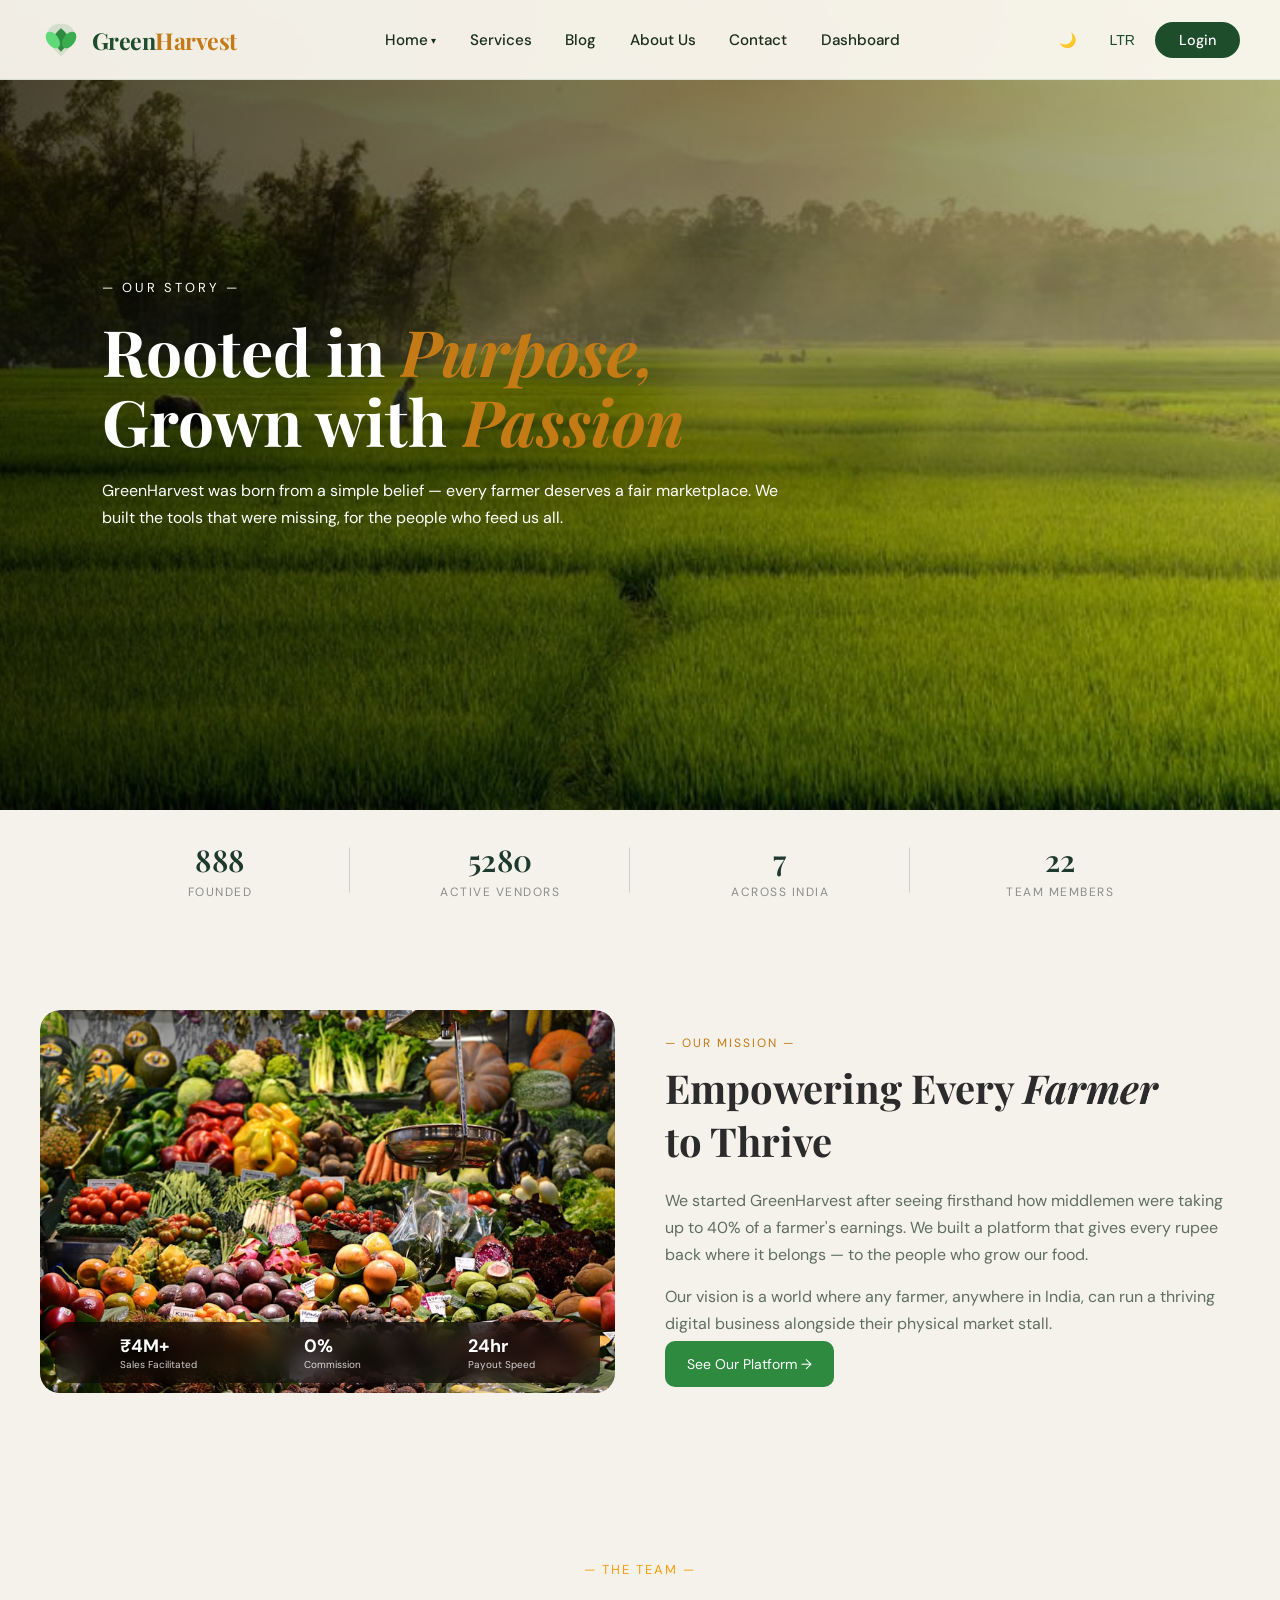
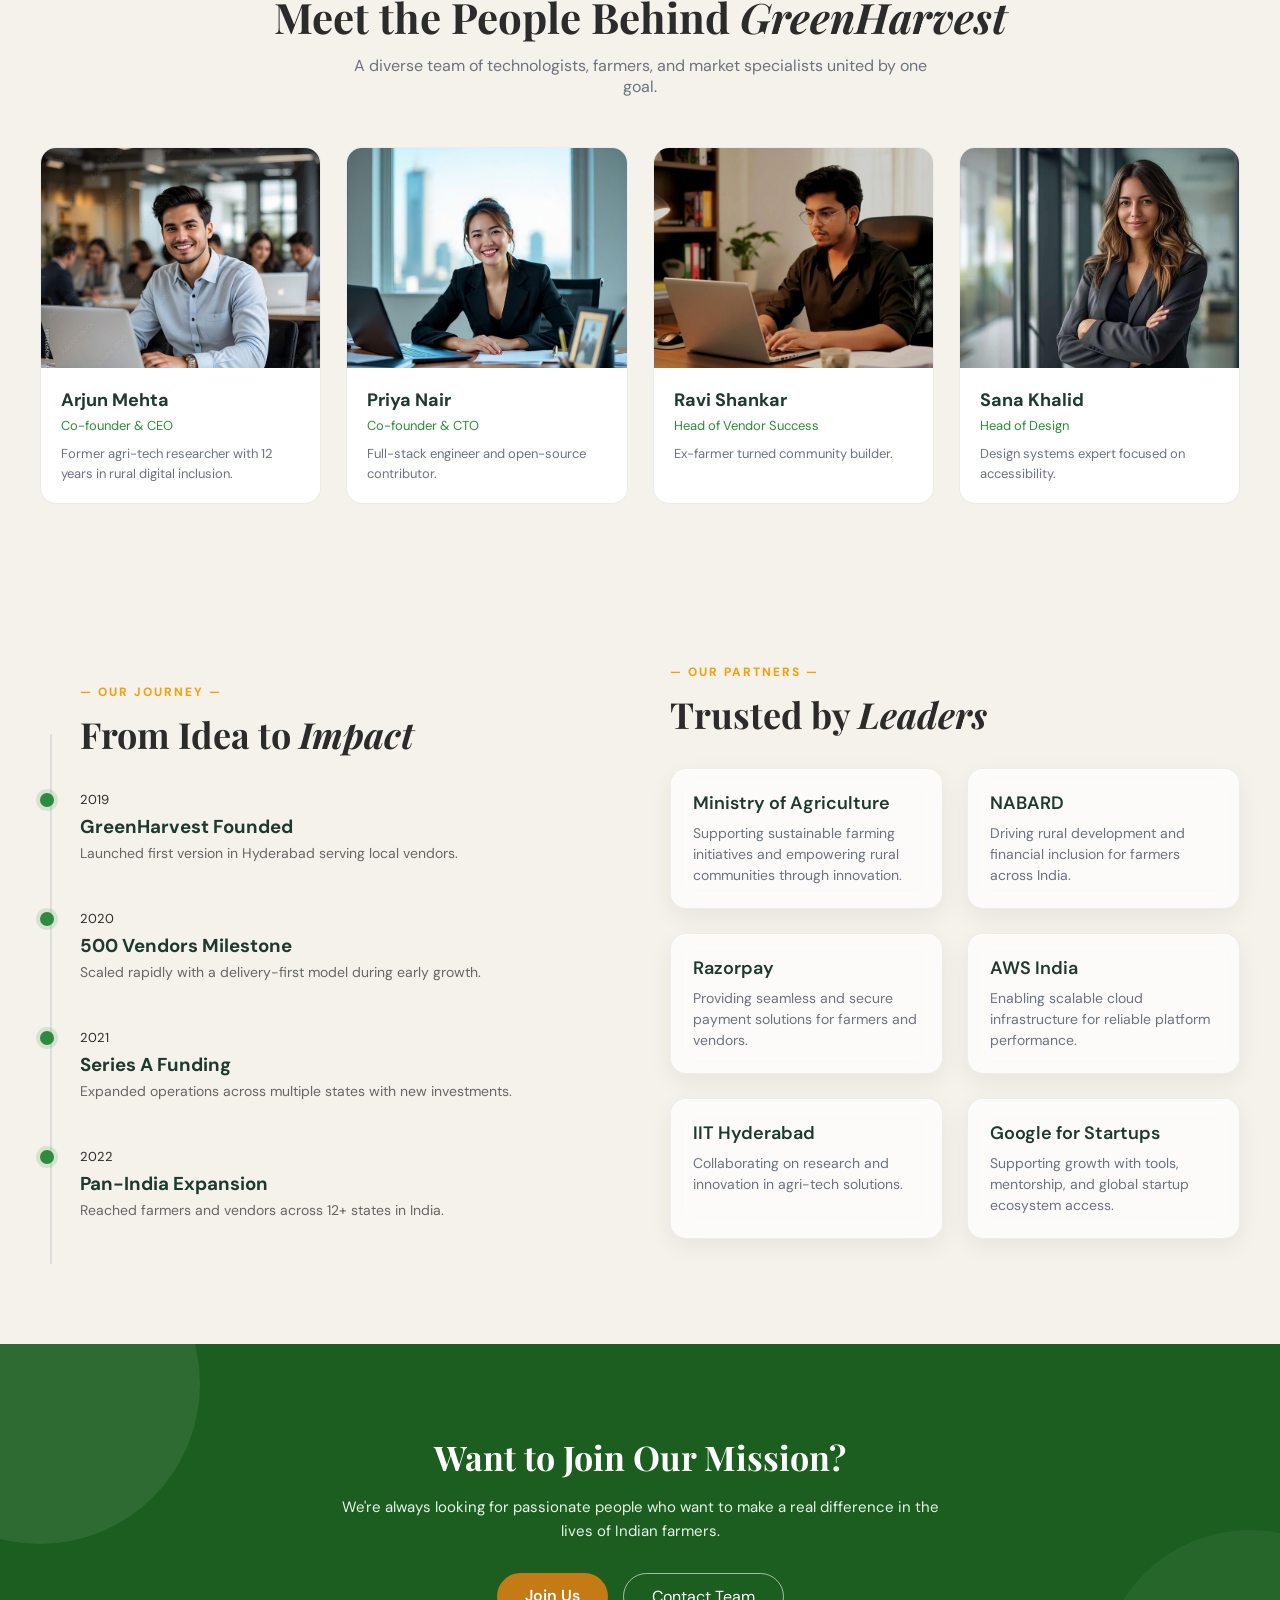
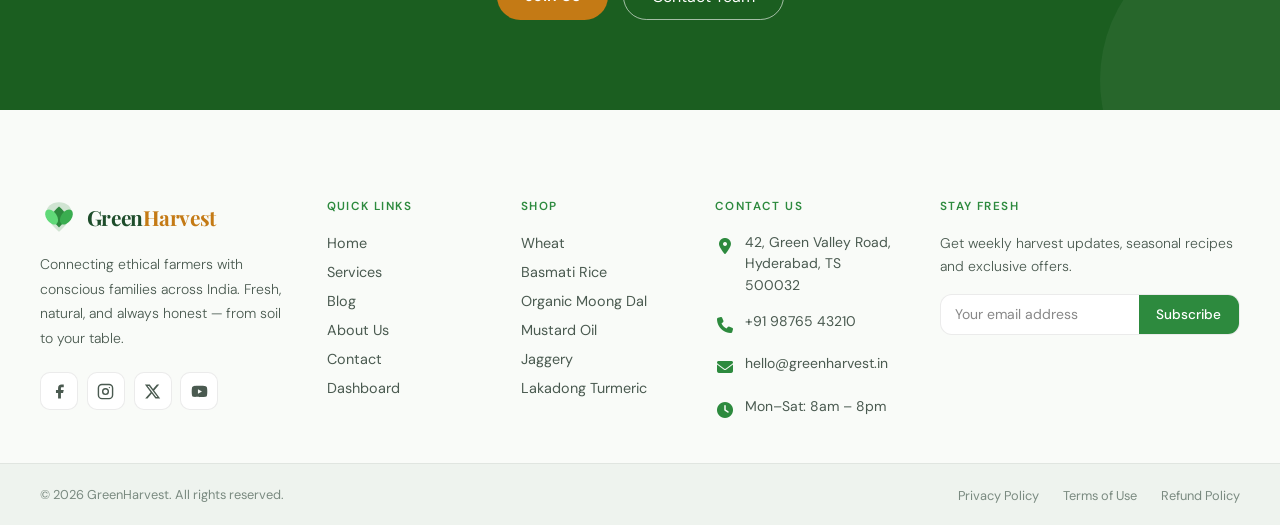
==== about/about.html @ bf3c92d1 "first commit" ====
<!DOCTYPE html>
<html lang="en" dir="ltr" data-theme="light">
<head>
<meta charset="UTF-8">
<meta name="viewport" content="width=device-width, initial-scale=1.0">
<title>GreenHarvest</title>
<link href="https://fonts.googleapis.com/css2?family=Cormorant+Garamond:ital,wght@0,400;0,600;0,700;1,400&family=DM+Sans:wght@300;400;500&display=swap" rel="stylesheet">
<link href="https://fonts.googleapis.com/css2?family=Playfair+Display:wght@700&family=DM+Sans:wght@300;400;500&display=swap" rel="stylesheet">
  <link rel="stylesheet" href="https://cdnjs.cloudflare.com/ajax/libs/font-awesome/6.5.1/css/all.min.css">
  <link rel="stylesheet" href="../css/nav.css">
  <link rel="stylesheet" href="../css/footer.css">
  <link rel="stylesheet" href="../about/about.css">
</head>
<body>


<header class="navbar" id="navbar">
  <div class="container nav-container">

   
    <a href="../index.html" class="nav-logo">
      <svg viewBox="0 0 36 36" fill="none" xmlns="http://www.w3.org/2000/svg">
        <path d="M18 32C18 32 6 22 6 14C6 8 11 4 18 4C25 4 30 8 30 14C30 22 18 32 18 32Z"
              fill="#2d8a3e" opacity="0.15"/>
        <path d="M18 28C10 20 10 14 18 8C26 14 26 20 18 28Z" fill="#2d8a3e"/>
        <ellipse cx="11" cy="18" rx="5" ry="8" fill="#60d978" transform="rotate(-35,11,18)"/>
        <ellipse cx="25" cy="18" rx="5" ry="8" fill="#3aad50" transform="rotate(35,25,18)"/>
      </svg>
      <span class="nav-logo-text">Green<span>Harvest</span></span>
    </a>

   
    <nav class="nav" id="navMenu">
      <ul class="nav-links">

        <li class="dropdown">
          <a href="../index.html">Home <span class="arrow">▾</span></a>
          <ul class="dropdown-menu">
            <li><a href="../index.html">Home 1</a></li>
            <li><a href="../Home2/Home.html">Home 2</a></li>
          </ul>
        </li>

        <li><a href="../services/services.html">Services</a></li>
        <li><a href="../blog/blog.html">Blog</a></li>
        <li><a href="../about/about.html">About Us</a></li>
        <li><a href="../contact/contact.html">Contact</a></li>
        <li><a href="../Dashboard/Dashboard.html" class="dashboard-link">Dashboard</a></li>

       
        <li class="mobile-only"><a href="../login/login.html">Login</a></li>
      </ul>
    </nav>

  
    <div class="nav-actions">
      <button id="themeToggle" title="Toggle dark mode">🌙</button>
      <button id="dirToggle"   title="Toggle RTL / LTR">LTR</button>
      <a href="../login/login.html" class="login-btn">Login</a>
  
      <button class="menu-toggle" id="menuToggle" aria-label="Toggle menu">
        <span></span><span></span><span></span>
      </button>
    </div>

  </div>
</header>





<section class="hero">


  <div class="hero-bg"></div>


  <div class="hero-overlay"></div>


  <div class="hero-content">

    <p class="hero-sub">— OUR STORY —</p>

    <h1 class="hero-title">
      Rooted in <span class="gold">Purpose,</span><br>
      Grown with <span class="gold">Passion</span>
    </h1>

    <p class="hero-desc">
      GreenHarvest was born from a simple belief — every farmer deserves a fair
      marketplace. We built the tools that were missing, for the people who feed us all.
    </p>

  </div>

</section>



<section class="stats-section">

  <div class="stats-container">

    <div class="stat">
      <h2 class="count" data-target="2019">0</h2>
      <p>FOUNDED</p>
    </div>

    <div class="divider"></div>

    <div class="stat">
      <h2 class="count" data-target="12000">0</h2>
      <p>ACTIVE VENDORS</p>
    </div>

    <div class="divider"></div>

    <div class="stat">
      <h2 class="count" data-target="18">0</h2>
      <p>ACROSS INDIA</p>
    </div>

    <div class="divider"></div>

    <div class="stat">
      <h2 class="count" data-target="50">0</h2>
      <p>TEAM MEMBERS</p>
    </div>

  </div>

</section>




<section class="mission-section">

  <div class="mission-container">


    <div class="mission-image">
      <img src="../images/OUR MISSION.jpg" alt="Farm Market">

   
      <div class="mission-stats">
        <div><h4>₹4M+</h4><p>Sales Facilitated</p></div>
        <div><h4>0%</h4><p>Commission</p></div>
        <div><h4>24hr</h4><p>Payout Speed</p></div>
      </div>
    </div>

  
    <div class="mission-content">
      <p class="mission-sub">— OUR MISSION —</p>

      <h2 class="mission-title">
        Empowering Every <span>Farmer</span><br>
        to Thrive
      </h2>

      <p class="mission-text">
        We started GreenHarvest after seeing firsthand how middlemen were taking up to
        40% of a farmer's earnings. We built a platform that gives every rupee back
        where it belongs — to the people who grow our food.
      </p>

      <p class="mission-text">
        Our vision is a world where any farmer, anywhere in India, can run a thriving
        digital business alongside their physical market stall.
      </p>

    

      
     <a href="../blog/blog.html" class="mission-btn">See Our Platform →</a>
    </div>

  </div>

</section>




<section class="team-section">

  <div class="team-header">
    <span class="team-sub">— THE TEAM —</span>
    <h2>
      Meet the People Behind 
      <span class="gold">GreenHarvest</span>
    </h2>
    <p>
      A diverse team of technologists, farmers, and market specialists united by one goal.
    </p>
  </div>

  <div class="team-container">

  
    <div class="team-card">
      <div class="team-img">
        <img src="../images/member-1.jpg">
      </div>
      <div class="team-content">
        <h3>Arjun Mehta</h3>
        <span>Co-founder & CEO</span>
        <p>Former agri-tech researcher with 12 years in rural digital inclusion.</p>
      </div>
    </div>

  
    <div class="team-card">
      <div class="team-img">
        <img src="../images/member-2.jpg">
      </div>
      <div class="team-content">
        <h3>Priya Nair</h3>
        <span>Co-founder & CTO</span>
        <p>Full-stack engineer and open-source contributor.</p>
      </div>
    </div>

    
    <div class="team-card">
      <div class="team-img">
        <img src="../images/member-3.jpg">
      </div>
      <div class="team-content">
        <h3>Ravi Shankar</h3>
        <span>Head of Vendor Success</span>
        <p>Ex-farmer turned community builder.</p>
      </div>
    </div>

    
    <div class="team-card">
      <div class="team-img">
        <img src="../images/member-4.jpg">
      </div>
      <div class="team-content">
        <h3>Sana Khalid</h3>
        <span>Head of Design</span>
        <p>Design systems expert focused on accessibility.</p>
      </div>
    </div>

  </div>

</section>



<section class="journey-section">

  <div class="journey-container">

    
    <div class="timeline">

      <h4 class="section-tag">— OUR JOURNEY —</h4>
      <h2 class="section-title">
        From Idea to <span>Impact</span>
      </h2>

      <div class="timeline-item">
        <span class="year">2019</span>
        <h3>GreenHarvest Founded</h3>
        <p>Launched first version in Hyderabad serving local vendors.</p>
      </div>

      <div class="timeline-item">
        <span class="year">2020</span>
        <h3>500 Vendors Milestone</h3>
        <p>Scaled rapidly with a delivery-first model during early growth.</p>
      </div>

      <div class="timeline-item">
        <span class="year">2021</span>
        <h3>Series A Funding</h3>
        <p>Expanded operations across multiple states with new investments.</p>
      </div>

      <div class="timeline-item">
        <span class="year">2022</span>
        <h3>Pan-India Expansion</h3>
        <p>Reached farmers and vendors across 12+ states in India.</p>
      </div>

    </div>



    <div class="partners">

      <h4 class="section-tag">— OUR PARTNERS —</h4>
      <h2 class="section-title">
        Trusted by <span>Leaders</span>
      </h2>

      <div class="partner-grid">

        <div class="partner-card">
          <h3>Ministry of Agriculture</h3>
          <p>Supporting sustainable farming initiatives and empowering rural communities through innovation.</p>
        </div>

        <div class="partner-card">
          <h3>NABARD</h3>
          <p>Driving rural development and financial inclusion for farmers across India.</p>
        </div>

        <div class="partner-card">
          <h3>Razorpay</h3>
          <p>Providing seamless and secure payment solutions for farmers and vendors.</p>
        </div>

        <div class="partner-card">
          <h3>AWS India</h3>
          <p>Enabling scalable cloud infrastructure for reliable platform performance.</p>
        </div>

        <div class="partner-card">
          <h3>IIT Hyderabad</h3>
          <p>Collaborating on research and innovation in agri-tech solutions.</p>
        </div>

        <div class="partner-card">
          <h3>Google for Startups</h3>
          <p>Supporting growth with tools, mentorship, and global startup ecosystem access.</p>
        </div>

      </div>

    </div>

  </div>

</section>



<section class="cta-section">

  <h2>Want to Join Our Mission?</h2>

  <p>
    We're always looking for passionate people who want to make a real difference 
    in the lives of Indian farmers.
  </p>

  <div class="cta-buttons">
    <a href="../signup/signup.html" class="btn-primary">Join Us</a>
    <a href="../contact/contact.html" class="btn-secondary">Contact Team</a>
  </div>

</section>




<footer class="footer" id="footer">



  <div class="footer-inner">

  
    <div class="footer-brand">
      <a href="../index.html" class="footer-logo">
        <svg viewBox="0 0 36 36" fill="none" xmlns="http://www.w3.org/2000/svg">
          <path d="M18 32C18 32 6 22 6 14C6 8 11 4 18 4C25 4 30 8 30 14C30 22 18 32 18 32Z" fill="#2d8a3e" opacity="0.2"/>
          <path d="M18 28C10 20 10 14 18 8C26 14 26 20 18 28Z" fill="#2d8a3e"/>
          <ellipse cx="11" cy="18" rx="5" ry="8" fill="#60d978" transform="rotate(-35,11,18)"/>
          <ellipse cx="25" cy="18" rx="5" ry="8" fill="#3aad50" transform="rotate(35,25,18)"/>
        </svg>
        <span class="footer-logo-text">Green<span>Harvest</span></span>
      </a>
      <p class="footer-desc">
        Connecting ethical farmers with conscious families across India. Fresh, natural, and always honest — from soil to your table.
      </p>
      <div class="footer-socials">
        <a href="#" class="social-btn" title="Facebook">
          <svg viewBox="0 0 24 24" fill="currentColor"><path d="M18 2h-3a5 5 0 0 0-5 5v3H7v4h3v8h4v-8h3l1-4h-4V7a1 1 0 0 1 1-1h3z"/></svg>
        </a>
        <a href="#" class="social-btn" title="Instagram">
          <svg viewBox="0 0 24 24" fill="none" stroke="currentColor" stroke-width="2" stroke-linecap="round" stroke-linejoin="round">
            <rect x="2" y="2" width="20" height="20" rx="5" ry="5"/>
            <circle cx="12" cy="12" r="4"/>
            <circle cx="17.5" cy="6.5" r="1" fill="currentColor" stroke="none"/>
          </svg>
        </a>
        <a href="#" class="social-btn" title="Twitter / X">
          <svg viewBox="0 0 24 24" fill="currentColor"><path d="M18.244 2.25h3.308l-7.227 8.26 8.502 11.24H16.17l-5.214-6.817L4.99 21.75H1.68l7.73-8.835L1.254 2.25H8.08l4.713 6.231zm-1.161 17.52h1.833L7.084 4.126H5.117z"/></svg>
        </a>
        <a href="#" class="social-btn" title="YouTube">
          <svg viewBox="0 0 24 24" fill="currentColor"><path d="M22.54 6.42a2.78 2.78 0 0 0-1.95-1.96C18.88 4 12 4 12 4s-6.88 0-8.59.46A2.78 2.78 0 0 0 1.46 6.42 29 29 0 0 0 1 12a29 29 0 0 0 .46 5.58 2.78 2.78 0 0 0 1.95 1.96C5.12 20 12 20 12 20s6.88 0 8.59-.46a2.78 2.78 0 0 0 1.95-1.96A29 29 0 0 0 23 12a29 29 0 0 0-.46-5.58z"/><polygon points="9.75 15.02 15.5 12 9.75 8.98 9.75 15.02" fill="var(--footer-bg)"/></svg>
        </a>
      </div>
    </div>


    <div class="footer-col">
      <h4 class="footer-col-title">Quick Links</h4>
      <ul class="footer-links">
        <li><a href="../index.html">Home</a></li>
        <li><a href="../services/services.html">Services</a></li>
        <li><a href="../blog/blog.html">Blog</a></li>
        <li><a href="../about/about.html">About Us</a></li>
        <li><a href="../contact/contact.html">Contact</a></li>
        <li><a href="../Dashboard/Dashboard.html">Dashboard</a></li>
      </ul>
    </div>

    
  <div class="footer-col">
      <h4 class="footer-col-title">Shop</h4>
      <ul class="footer-links">
       <li><a href="../index.html#wheat">Wheat</a></li>
        <li><a href="../index.html#basmati-rice">Basmati Rice</a></li>
        <li><a href="../index.html#moong-dal">Organic Moong Dal</a></li>
        <li><a href="../index.html#mustard-oil">Mustard Oil</a></li>
        <li><a href="../index.html#jaggery">Jaggery</a></li>
        <li><a href="../index.html#turmeric">Lakadong Turmeric</a></li>
      </ul>
    </div>

    
   <div class="footer-col">
  <h4 class="footer-col-title">Contact Us</h4>
  <ul class="footer-contact">
    <li>
      <span class="contact-icon"><i class="fa-solid fa-location-dot"></i></span>
      <span>42, Green Valley Road,<br>Hyderabad, TS 500032</span>
    </li>
    <li>
      <span class="contact-icon"><i class="fa-solid fa-phone"></i></span>
      <a href="tel:+919876543210">+91 98765 43210</a>
    </li>
    <li>
      <span class="contact-icon"><i class="fa-solid fa-envelope"></i></span>
      <a href="mailto:hello@greenharvest.in">hello@greenharvest.in</a>
    </li>
    <li>
      <span class="contact-icon"><i class="fa-solid fa-clock"></i></span>
      <span>Mon–Sat: 8am – 8pm</span>
    </li>
  </ul>
</div>


  
    <div class="footer-col footer-newsletter">
      <h4 class="footer-col-title">Stay Fresh</h4>
      <p class="newsletter-desc">Get weekly harvest updates, seasonal recipes and exclusive offers.</p>
      <div class="newsletter-form">
        <input type="email" id="newsletterEmail" placeholder="Your email address" autocomplete="email"/>
        <button id="newsletterBtn">Subscribe</button>
      </div>
      <p class="newsletter-msg" id="newsletterMsg"></p>
     
    </div>

  </div>


  <div class="footer-bottom">
    <div class="footer-bottom-inner">
      <p class="footer-copy">© <span id="footerYear">2026</span> GreenHarvest. All rights reserved.</p>
      <ul class="footer-legal">
        <li><a href="#">Privacy Policy</a></li>
        <li><a href="#">Terms of Use</a></li>
        <li><a href="#">Refund Policy</a></li>
      </ul>
    </div>
  </div>

</footer>




<script src="../js/footer.js"></script>
<script src="../js/nav.js"></script>
<script src="../about/about.js"></script>
</body>
</html>
---- css/nav.css ----
/* ══════════════════════════════════════════
   CSS VARIABLES
══════════════════════════════════════════ */
:root {
  --forest:        #1e4d2b;
  --leaf:          #2d8a3e;
  --amber:         #c47a15;
  --cream:         #faf7f0;
  --border:        rgba(45,138,62,0.13);
  --shadow:        rgba(30,77,43,0.10);

  --bg-nav:        rgba(250,247,240,0.95);
  --bg-dropdown:   #ffffff;
  --text-primary:  #1a2e1c;
  --text-muted:    #6a7c6a;
  --text-hover:    #2d8a3e;

  --btn-bg:        rgba(45,138,62,0.08);
  --btn-border:    rgba(45,138,62,0.20);
  --btn-color:     #1e4d2b;

  --nav-height:    80px;
  --tr:            0.22s ease;
}

[data-theme="dark"] {
  --bg-nav:        rgba(14,24,16,0.97);
  --bg-dropdown:   #152018;
  --text-primary:  #e2f0e4;
  --text-muted:    #7fa07f;
  --text-hover:    #60d978;
  --border:        rgba(96,217,120,0.12);
  --shadow:        rgba(0,0,0,0.40);
  --btn-bg:        rgba(96,217,120,0.08);
  --btn-border:    rgba(96,217,120,0.18);
  --btn-color:     #a8d5b5;
  --cream:         #0d150e;
}

/* ══════════════════════════════════════════
   RESET
══════════════════════════════════════════ */
*, *::before, *::after { margin:0; padding:0; box-sizing:border-box; }
body {
  font-family: 'DM Sans', sans-serif;
  background: var(--cream);
  color: var(--text-primary);
  transition: background var(--tr), color var(--tr);
  min-height: 100vh;
  display: flex;
  flex-direction: column;
}

/* ══════════════════════════════════════════
   NAVBAR
══════════════════════════════════════════ */
.navbar {
  position: fixed;
  top: 0; left: 0; right: 0;
  z-index: 1000;
  height: var(--nav-height);
  width: 100%;
  background: var(--bg-nav);
  backdrop-filter: blur(16px);
  -webkit-backdrop-filter: blur(16px);
  border-bottom: 1px solid var(--border);
  transition: background var(--tr), box-shadow var(--tr);
}
.navbar.scrolled {
  box-shadow: 0 4px 28px var(--shadow);
}

.container { width: 100%; max-width: 1400px; margin: 0 auto; padding: 0 2.5rem; }

.nav-container {
  display: flex;
  align-items: center;
  justify-content: space-between;
  height: var(--nav-height);
}

/* ══════════════════════════════════════════
   LOGO
══════════════════════════════════════════ */
.nav-logo {
  display: inline-flex;
  align-items: center;
  gap: 0.6rem;
  text-decoration: none;
  flex-shrink: 0;
}
.nav-logo svg {
  width: 42px; height: 42px;
  transition: transform 0.3s ease;
  flex-shrink: 0;
}
.nav-logo:hover svg { transform: scale(1.09) rotate(-4deg); }

.nav-logo-text {
  font-family: 'Playfair Display', serif;
  font-size: 1.45rem;
  font-weight: 700;
  color: var(--forest);
  letter-spacing: -0.02em;
  white-space: nowrap;
  transition: color var(--tr);
}
[data-theme="dark"] .nav-logo-text { color: #a8d5b5; }
.nav-logo-text span { color: var(--amber); }

/* ══════════════════════════════════════════
   NAV LINKS
══════════════════════════════════════════ */
.nav {
  display: flex;
  align-items: center;
  justify-content: center;
  flex: 1;
}

.nav-links {
  list-style: none;
  display: flex;
  align-items: center;
  gap: 0.1rem;
}

.nav-links > li { position: relative; }

.nav-links > li > a {
  display: flex;
  align-items: center;
  gap: 0.22rem;
  padding: 0.55rem 1rem;
  text-decoration: none;
  font-size: 0.95rem;
  font-weight: 500;
  color: var(--text-primary);
  border-radius: 10px;
  white-space: nowrap;
  transition: color var(--tr), background var(--tr);
}
.nav-links > li > a:hover,
.nav-links > li.active > a {
  color: var(--text-hover);
  background: var(--btn-bg);
}

.nav-links > li.active > a::after {
  content: '';
  position: absolute;
  bottom: 4px; left: 50%;
  transform: translateX(-50%);
  width: 4px; height: 4px;
  background: var(--leaf);
  border-radius: 50%;
}

/* ══════════════════════════════════════════
   DROPDOWN
══════════════════════════════════════════ */
.dropdown-menu {
  position: absolute;
  top: calc(100% + 10px);
  left: 0;
  min-width: 160px;
  background: var(--bg-dropdown);
  border: 1px solid var(--border);
  border-radius: 14px;
  box-shadow: 0 10px 36px var(--shadow);
  padding: 0.45rem;
  list-style: none;
  opacity: 0;
  transform: translateY(-8px);
  pointer-events: none;
  transition: opacity 0.18s ease, transform 0.18s ease;
}
[dir="rtl"] .dropdown-menu { left: auto; right: 0; }

.dropdown:hover .dropdown-menu,
.dropdown.open  .dropdown-menu {
  opacity: 1;
  transform: translateY(0);
  pointer-events: all;
}

.dropdown-menu li a {
  display: block;
  padding: 0.6rem 0.9rem;
  font-size: 0.9rem;
  color: var(--text-primary);
  text-decoration: none;
  border-radius: 9px;
  transition: background var(--tr), color var(--tr);
}
.dropdown-menu li a:hover {
  background: var(--btn-bg);
  color: var(--text-hover);
}

.arrow {
  font-size: 0.6rem;
  transition: transform 0.2s ease;
  display: inline-block;
}
.dropdown:hover .arrow,
.dropdown.open  .arrow { transform: rotate(180deg); }

/* ══════════════════════════════════════════
   RIGHT ACTIONS
══════════════════════════════════════════ */
.nav-actions {
  display: flex;
  align-items: center;
  gap: 0.5rem;
  flex-shrink: 0;
}

#themeToggle, #dirToggle {
  display: flex;
  align-items: center;
  justify-content: center;
  min-width: 42px;
  height: 42px;
  padding: 0 0.75rem;
  background: transparent;
  color: var(--btn-color);
  border: none;
  box-shadow: none;
  border-radius: 10px;
  font-size: 0.88rem;
  font-weight: 500;
  cursor: pointer;
  white-space: nowrap;
  transition: color var(--tr), transform 0.15s;
}
#themeToggle:hover, #dirToggle:hover {
  background: transparent;
  color: var(--leaf);
  transform: scale(1.05);
}

.login-btn {
  display: inline-flex;
  align-items: center;
  padding: 0.55rem 1.5rem;
  background: var(--forest);
  color: #fff !important;
  text-decoration: none;
  border-radius: 100px;
  font-size: 0.9rem;
  font-weight: 500;
  white-space: nowrap;
  transition: background var(--tr), transform 0.15s;
}
.login-btn:hover {
  background: var(--leaf);
  transform: translateY(-1px);
}

/* ══════════════════════════════════════════
   HAMBURGER
══════════════════════════════════════════ */
.menu-toggle {
  display: none;
  flex-direction: column;
  justify-content: center;
  align-items: center;
  gap: 5px;
  width: 44px; height: 44px;
  background: var(--btn-bg);
  border: 1px solid var(--btn-border);
  border-radius: 12px;
  cursor: pointer;
  flex-shrink: 0;
  transition: background var(--tr);
}
.menu-toggle:hover { background: rgba(45,138,62,0.15); }

.menu-toggle span {
  display: block;
  width: 22px; height: 2px;
  background: var(--text-primary);
  border-radius: 2px;
  transition: transform 0.28s ease, opacity 0.2s ease, width 0.2s ease;
}
.menu-toggle.open span:nth-child(1) { transform: translateY(7px) rotate(45deg); }
.menu-toggle.open span:nth-child(2) { opacity: 0; width: 0; }
.menu-toggle.open span:nth-child(3) { transform: translateY(-7px) rotate(-45deg); }

.mobile-only { display: none !important; }

/* ══════════════════════════════════════════
   RTL
══════════════════════════════════════════ */
[dir="rtl"] .nav-container { flex-direction: row-reverse; }
[dir="rtl"] .nav-actions   { flex-direction: row-reverse; }
[dir="rtl"] .nav-links     { flex-direction: row-reverse; }
[dir="rtl"] .nav-logo      { flex-direction: row-reverse; }
[dir="rtl"] .nav-container { flex-direction: row-reverse; }
[dir="rtl"] .nav           { order: 2; }
[dir="rtl"] .nav-actions   { order: 1; }
[dir="rtl"] .nav-logo      { order: 3; }

/* ══════════════════════════════════════════
   MOBILE
══════════════════════════════════════════ */
@media (max-width: 992px) {

  .menu-toggle {
    display: flex !important;
    position: relative;
    z-index: 1100;
  }

  #navMenu {
    position: fixed;
    top: var(--nav-height);
    left: 0;
    right: 0;
    background: var(--bg-nav);
    border-bottom: 1px solid var(--border);
    box-shadow: 0 8px 24px var(--shadow);
    flex-direction: column;
    gap: 0;
    padding: 1rem 1.5rem;
    max-height: 0;
    overflow: hidden;
    opacity: 0;
    transition: max-height 0.35s ease, opacity 0.35s ease;
    z-index: 1000;
  }

  #navMenu.open {
    max-height: 100vh;
    opacity: 1;
  }

  .nav-links {
    flex-direction: column;
    align-items: flex-start;
    gap: 0.25rem;
  }

  .nav-links li { width: 100%; }

  .nav-links li a {
    display: block;
    width: 100%;
    padding: 0.9rem 0;
    font-size: 1rem;
  }

  /* FIX: override desktop opacity/pointer-events hide so max-height controls visibility */
  .dropdown-menu {
    position: relative;
    top: 0;
    left: 0;
    background: transparent;
    border: none;
    box-shadow: none;
    padding-left: 1rem;
    max-height: 0;
    overflow: hidden;
    opacity: 1;
    pointer-events: all;
    transform: none;
    transition: max-height 0.28s ease;
  }

  .dropdown.open .dropdown-menu {
    max-height: 400px;
  }

  .dropdown > a .arrow {
    margin-left: auto;
    transition: transform 0.3s ease;
  }
  .dropdown.open > a .arrow {
    transform: rotate(180deg);
  }

  .nav-actions a.login-btn { display: none; }

  .nav-links li.mobile-only {
    display: block !important;
    width: 100%;
    margin-top: 0.5rem;
  }

  .nav-links li.mobile-only a {
    display: block;
    width: 100%;
    padding: 0.9rem 0;
    text-align: center;
    background: var(--forest);
    color: #fff;
    border-radius: 8px;
    font-weight: 500;
    transition: background 0.25s ease, transform 0.15s ease;
  }

  .nav-links li.mobile-only a:hover {
    background: var(--leaf);
    transform: translateY(-1px);
  }
}

@media (min-width: 993px) {
  .nav-links li.mobile-only { display: none !important; }
}


@media (max-width: 992px) {
  .container {
    padding: 0 1rem;   /* reduce from 2.5rem to 1rem on mobile */
  }
}
@media (max-width: 992px) {
  .nav-container {
    gap: 0.5rem;
  }

  .nav-logo-text {
    font-size: 1.15rem;   /* slightly smaller logo text so there's room */
  }
}
---- css/footer.css ----
/* ═══════════════════════════════════════════════════
   FOOTER — GreenHarvest
   Full light / dark mode colour switching
═══════════════════════════════════════════════════ */

/* ── Light mode footer tokens ── */
:root {
  --wave-fill: #f5f7f2;

  /* 🌿 LIGHT MODE (NEW CLEAN DESIGN) */
  --footer-bg: #f9fbf8;
  --footer-bg-bottom: #eef3ee;

  --footer-logo-color: #1e4d2b;

  --footer-text: #4a5a50;
  --footer-text-dim: #7a8a80;
  --footer-text-hover: #2d8a3e;

  --footer-title: #2d8a3e;
  --footer-border: rgba(0, 0, 0, 0.06);

  --footer-icon-bg: #ffffff;
  --footer-icon-border: rgba(0, 0, 0, 0.08);
  --footer-icon-hover: #2d8a3e;

  --footer-input-bg: #ffffff;
  --footer-input-text: #333;
  --footer-input-ph: #888;
  --footer-input-focus: #2d8a3e;

  --footer-badge-bg: rgba(45, 138, 62, 0.08);
  --footer-badge-border: rgba(45, 138, 62, 0.2);
  --footer-badge-text: #2d8a3e;

  --footer-sub-bg: #2d8a3e;
  --footer-sub-hover: #1e4d2b;
}

/* ── Dark mode footer tokens ── */
/* ── DARK MODE (FIXED — better contrast) ── */
[data-theme="dark"] {
  --wave-fill: #0e1810;

  /* 🎯 Your custom black */
  --footer-bg: rgba(14, 24, 16, 0.97);
  --footer-bg-bottom: rgba(10, 18, 12, 1);

  --footer-logo-color: #8ee6a3;

  --footer-text: rgba(240, 255, 240, 0.9);
  --footer-text-dim: rgba(200, 230, 200, 0.6);
  --footer-text-hover: #60d978;

  --footer-title: rgba(180, 220, 180, 0.6);

  --footer-border: rgba(255, 255, 255, 0.08);

  --footer-icon-bg: rgba(255, 255, 255, 0.05);
  --footer-icon-border: rgba(255, 255, 255, 0.1);
  --footer-icon-hover: #2d8a3e;

  --footer-input-bg: rgba(255, 255, 255, 0.06);
  --footer-input-text: #eaffea;
  --footer-input-ph: rgba(220, 255, 220, 0.5);
  --footer-input-focus: #60d978;

  --footer-sub-bg: #2d8a3e;
  --footer-sub-hover: #3aad50;
}
/* ════════════════════════════════
   SHELL
════════════════════════════════ */
.footer {
  position: relative;
  background: var(--footer-bg);
  font-family: 'DM Sans', sans-serif;
 margin-top: 0 !important;
  padding-top: 40px;
  transition: background 0.3s ease, color 0.3s ease, border-color 0.3s ease;
}

/* ── Wave divider ── */
.footer-wave {
  line-height: 0;
  overflow: hidden;
}
.footer-wave svg {
  display: block;
  width: 100%;
  height: 60px;
}

/* ════════════════════════════════
   INNER GRID
════════════════════════════════ */
.footer-inner {
  display: grid;
  grid-template-columns: 1.6fr 1fr 1fr 1.2fr 1.5fr;
  gap: 2.5rem;
  max-width: 1400px;
  margin: 0 auto;
  padding: 3rem 2.5rem 2.5rem;
}

/* ════════════════════════════════
   BRAND
════════════════════════════════ */
.footer-logo {
  display: inline-flex;
  align-items: center;
  gap: 0.55rem;
  text-decoration: none;
  margin-bottom: 1rem;
}
.footer-logo svg {
  width: 38px; height: 38px;
  flex-shrink: 0;
  transition: transform 0.3s ease;
}
.footer-logo:hover svg { transform: scale(1.08) rotate(-4deg); }

.footer-logo-text {
  font-family: 'Playfair Display', serif;
  font-size: 1.3rem;
  font-weight: 700;
  color: var(--footer-logo-color);
  letter-spacing: -0.02em;
  transition: color 0.3s ease;
}
.footer-logo-text span { color: #c47a15; }

.footer-desc {
  font-size: 0.875rem;
  color: var(--footer-text);
  line-height: 1.75;
  font-weight: 300;
  margin-bottom: 1.4rem;
  transition: color 0.3s ease;
}

/* Social buttons */
.footer-socials {
  display: flex;
  gap: 0.55rem;
  flex-wrap: wrap;
}
.social-btn {
  display: inline-flex;
  align-items: center;
  justify-content: center;
  width: 38px; height: 38px;
  background: var(--footer-icon-bg);
  border: 1px solid var(--footer-icon-border);
  border-radius: 10px;
  color: var(--footer-text);
  text-decoration: none;
  transition: background 0.2s, color 0.2s, border-color 0.2s, transform 0.15s;
}
.social-btn svg { width: 17px; height: 17px; }
.social-btn:hover {
  background: var(--footer-icon-hover);
  color: #fff;
  border-color: var(--footer-icon-hover);
  transform: translateY(-2px);
}

/* ════════════════════════════════
   COLUMN TITLE
════════════════════════════════ */
.footer-col-title {
  font-size: 0.73rem;
  font-weight: 600;
  letter-spacing: 0.12em;
  text-transform: uppercase;
  color: var(--footer-title);
  margin-bottom: 1.1rem;
  transition: color 0.3s ease;
}

/* ════════════════════════════════
   LINK LIST
════════════════════════════════ */
.footer-links {
  list-style: none;
  display: flex;
  flex-direction: column;
  gap: 0.5rem;
}
.footer-links a {
  font-size: 0.9rem;
  color: var(--footer-text);
  text-decoration: none;
  display: inline-flex;
  align-items: center;
  gap: 0;
  transition: color 0.2s, padding-left 0.2s;
}
.footer-links a:hover {
  color: var(--footer-text-hover);
  padding-left: 6px;
}

/* ════════════════════════════════
   CONTACT LIST
════════════════════════════════ */
.footer-contact {
  list-style: none;
  display: flex;
  flex-direction: column;
  gap: 0.9rem;
}
.footer-contact li {
  display: flex;
  align-items: flex-start;
  gap: 0.65rem;
  font-size: 0.875rem;
  color: var(--footer-text);
  line-height: 1.55;
  transition: color 0.3s ease;
}
.contact-icon {
  font-size: 1rem;
  flex-shrink: 0;
  margin-top: 1px;
}
.footer-contact a {
  color: var(--footer-text);
  text-decoration: none;
  transition: color 0.2s;
}
.footer-contact a:hover { color: var(--footer-text-hover); }

/* ════════════════════════════════
   NEWSLETTER
════════════════════════════════ */
.newsletter-desc {
  font-size: 0.875rem;
  color: var(--footer-text);
  font-weight: 300;
  line-height: 1.65;
  margin-bottom: 1rem;
  transition: color 0.3s ease;
}

.newsletter-form {
  display: flex;
  border-radius: 12px;
  overflow: hidden;
  border: 1px solid var(--footer-icon-border);
  background: var(--footer-input-bg);
  transition: border-color 0.2s, background 0.3s;
}
.newsletter-form:focus-within {
  border-color: var(--footer-input-focus);
}

.newsletter-form input {
  flex: 1;
  background: transparent;
  border: none;
  outline: none;
  padding: 0.65rem 0.9rem;
  font-size: 0.875rem;
  color: var(--footer-input-text);
  font-family: 'DM Sans', sans-serif;
  transition: color 0.3s ease;
}
.newsletter-form input::placeholder {
  color: var(--footer-input-ph);
}

.newsletter-form button {
  background: var(--footer-sub-bg);
  color: #fff;
  border: none;
  padding: 0 1.1rem;
  font-size: 0.85rem;
  font-weight: 500;
  cursor: pointer;
  font-family: 'DM Sans', sans-serif;
  white-space: nowrap;
  transition: background 0.2s;
}
.newsletter-form button:hover { background: var(--footer-sub-hover); }
.newsletter-form button:disabled { opacity: 0.6; cursor: not-allowed; }

.newsletter-msg {
  font-size: 0.8rem;
  margin-top: 0.5rem;
  min-height: 1.2em;
  transition: color 0.2s;
}
.newsletter-msg.success { color: #60d978; }
.newsletter-msg.error   { color: #f08080; }

/* Badges */
.footer-badges {
  display: flex;
  flex-wrap: wrap;
  gap: 0.5rem;
  margin-top: 1.2rem;
}
.badge {
  display: inline-flex;
  align-items: center;
  gap: 0.3rem;
  padding: 0.3rem 0.75rem;
  background: var(--footer-badge-bg);
  border: 1px solid var(--footer-badge-border);
  border-radius: 100px;
  font-size: 0.75rem;
  font-weight: 500;
  color: var(--footer-badge-text);
  white-space: nowrap;
  transition: background 0.3s, border-color 0.3s, color 0.3s;
}

/* ════════════════════════════════
   BOTTOM BAR
════════════════════════════════ */
.footer-bottom {
  border-top: 1px solid var(--footer-border);
  background: var(--footer-bg-bottom);
  transition: background 0.3s ease, border-color 0.3s ease;
}
.footer-bottom-inner {
  max-width: 1400px;
  margin: 0 auto;
  padding: 1.25rem 2.5rem;
  display: flex;
  align-items: center;
  justify-content: space-between;
  gap: 1rem;
  flex-wrap: wrap;
}

.footer-copy {
  font-size: 0.8rem;
  color: var(--footer-text-dim);
  transition: color 0.3s ease;
}
.footer-legal {
  list-style: none;
  display: flex;
  gap: 1.5rem;
}
.footer-legal a {
  font-size: 0.8rem;
  color: var(--footer-text-dim);
  text-decoration: none;
  transition: color 0.2s;
}
.footer-legal a:hover { color: var(--footer-text-hover); }

/* ════════════════════════════════
   RESPONSIVE
════════════════════════════════ */
@media (max-width: 1100px) {
  .footer-inner {
    grid-template-columns: 1fr 1fr 1fr;
    gap: 2rem;
  }
  .footer-brand      { grid-column: 1 / -1; }
  .footer-newsletter { grid-column: span 2; }
}

@media (max-width: 640px) {
  .footer-inner {
    grid-template-columns: 1fr 1fr;
    padding: 2.5rem 1.25rem 2rem;
    gap: 1.75rem;
  }
  .footer-brand      { grid-column: 1 / -1; }
  .footer-newsletter { grid-column: 1 / -1; }
  .footer-bottom-inner {
    flex-direction: column;
    text-align: center;
    padding: 1rem 1.25rem;
  }
  .footer-legal { justify-content: center; gap: 1rem; }
}

/* ════════════════════════════════
   RTL
════════════════════════════════ */
[dir="rtl"] .footer-links a:hover  { padding-left: 0; padding-right: 6px; }
[dir="rtl"] .footer-contact li     { flex-direction: row-reverse; }
[dir="rtl"] .footer-socials        { flex-direction: row-reverse; }
[dir="rtl"] .footer-bottom-inner   { flex-direction: row-reverse; }
[dir="rtl"] .newsletter-form       { flex-direction: row-reverse; }




/* ================= FOOTER MOBILE & TABLET STACKED ================= */

/* Tablet & Mobile (≤992px) */
@media (max-width: 992px) {
  .footer-inner {
    display: flex;
    flex-direction: column;
    gap: 2rem;
    padding: 2.5rem 1.5rem 2rem;
  }

  /* Make each section full width and stacked */
  .footer-brand,
  .footer-links-wrapper,
  .footer-shop,
  .footer-contact,
  .footer-newsletter {
    width: 100%;
  }

  /* Footer brand (logo + desc + socials) */
  .footer-brand {
    display: flex;
    flex-direction: column;
    gap: 1rem;
    align-items: flex-start;
  }

  .footer-socials {
    justify-content: flex-start;
  }

  /* Quick Links & Shop Links stacked vertically */
  .footer-links-wrapper,
  .footer-shop {
    display: flex;
    flex-direction: column;
    gap: 0.75rem;
  }

  /* Contact stacked */
  .footer-contact {
    display: flex;
    flex-direction: column;
    gap: 0.5rem;
  }

  /* Newsletter / Stay Fresh stacked */
  .footer-newsletter {
    display: flex;
    flex-direction: column;
    gap: 0.5rem;
  }

  .newsletter-form {
    flex-direction: column;
    gap: 0.5rem;
  }

  .newsletter-form input,
  .newsletter-form button {
    width: 100%;
  }

  /* Footer bottom */
  .footer-bottom-inner {
    flex-direction: column;
    align-items: center;
    text-align: center;
    gap: 0.75rem;
    padding: 1rem 1.25rem;
  }

  .footer-legal {
    justify-content: center;
    flex-wrap: wrap;
    gap: 0.75rem;
  }
}

/* Extra small mobile (≤480px) */
@media (max-width: 480px) {
  .footer-inner {
    padding: 2rem 1rem 1.5rem;
    gap: 1.5rem;
  }

  .footer-logo-text { font-size: 1.15rem; }
  .footer-desc      { font-size: 0.825rem; }
  .footer-links a    { font-size: 0.825rem; }
  .footer-contact li { font-size: 0.8rem; }
  .newsletter-form input { font-size: 0.8rem; padding: 0.5rem; }
  .newsletter-form button { font-size: 0.75rem; padding: 0.45rem; }
  .footer-copy { font-size: 0.75rem; }
  .footer-legal a { font-size: 0.75rem; }
}



.contact-icon {
  color: var(--leaf); /* Your brand green */
  font-size: 1rem;
  width: 20px; /* Ensures vertical alignment */
  text-align: center;
  margin-top: 3px; /* Fine-tune alignment with first line of text */
}

/* Dark Mode support */
[data-theme="dark"] .contact-icon {
  color: #60d978; /* Brighter green for dark mode */
}
---- about/about.css ----
*{
  margin:0;
  padding:0;
  box-sizing:border-box;
}

html, body{
  width:100%;
  overflow-x:hidden;
}



.hero{
  position: relative;
  height: 90vh;
  width: 100%;
  display: flex;
  align-items: center;
  padding: 0 8%;
  overflow: hidden;
}


.hero-bg{
  position: absolute;
  inset: 0;
  background: url('../images/hero-about.jpg') center/cover no-repeat;
  z-index: 1;
  transform: scale(1.1);
}


.hero-overlay{
  position: absolute;
  inset: 0;
  background: linear-gradient(to right, rgba(0,0,0,0.7), rgba(0,0,0,0.3));
  z-index: 2;
}


.hero-content{
  position: relative;
  z-index: 3;
  max-width: 700px;
  color: white;
}


.hero-sub{
  letter-spacing: 3px;
  font-size: 13px;
  opacity: 0.7;
  margin-bottom: 20px;
  animation: fadeUp 1s ease forwards;
}


.hero-title{
  font-family: 'Playfair Display', serif;
  font-size: 64px;
  line-height: 1.1;
  font-weight: 700;
  margin-bottom: 20px;
  animation: fadeUp 1.2s ease forwards;
}


.hero-title .gold{
  background: #c47a15;
  
  background-clip: text;             
  -webkit-background-clip: text;      

  color: transparent;                
  -webkit-text-fill-color: transparent;

  font-style: italic;
}


.hero-desc{
  font-size: 16px;
  line-height: 1.7;
  opacity: 0.9;
  animation: fadeUp 1.4s ease forwards;
}



@keyframes fadeUp{
  from{
    opacity: 0;
    transform: translateY(40px);
  }
  to{
    opacity: 1;
    transform: translateY(0);
  }
}




[data-theme="dark"] .hero-bg {
  filter: brightness(0.65) contrast(1.1);
}


[data-theme="dark"] .hero-overlay {
  background: linear-gradient(
    to right,
    rgba(0, 0, 0, 0.85),
    rgba(0, 0, 0, 0.6)
  );
}


[data-theme="dark"] .hero-content {
  color: #e8e6dc;
}


[data-theme="dark"] .hero-sub {
  color: #bdb89f;
}


[data-theme="dark"] .hero-title {
  color: #f5f2e8;
}


[data-theme="dark"] .hero-title .gold {
  background: linear-gradient(90deg, #e0a53a, #f7d27a);

  background-clip: text;
  color: transparent;

  -webkit-background-clip: text;
  -webkit-text-fill-color: transparent;
}


[data-theme="dark"] .hero-desc {
  color: #cfcbb5;
}




[data-theme="dark"] .hero-content {
  color: #e8e6dc; 
}

[data-theme="dark"] .hero-sub {
  color: #a9a58d; 
  letter-spacing: 3.5px; 
}

[data-theme="dark"] .hero-title {
  color: #f5f2e8;
  letter-spacing: -0.3px;
}


[data-theme="dark"] .hero-title .gold {
  background: linear-gradient(90deg, #e0a53a, #f7d27a);

  background-clip: text;
  color: transparent;

  -webkit-background-clip: text;
  -webkit-text-fill-color: transparent;


  text-shadow: 0 0 10px rgba(247, 210, 122, 0.25);
}

[data-theme="dark"] .hero-desc {
  color: #cfcbb5;
}


.stats-section{
  background:#f5f2eb;
  padding:30px 20px;
}


.stats-container{
  max-width:1100px;
  margin:auto;
  display:flex;
  justify-content:space-between;
  align-items:center;
  text-align:center;
  gap:10px;
}


.stat{
  flex:1;
  position:relative;


  opacity:0;
  transform:translateY(12px);
  transition: all 0.28s cubic-bezier(0.4, 0, 0.2, 1);
}


.stat.show{
  opacity:1;
  transform:translateY(0);
}


.stat:not(:last-child)::after{
  content:'';
  position:absolute;
  right:0;
  top:50%;
  transform:translateY(-50%);
  width:1.5px;                 
  height:45px;
  background:rgba(0,0,0,0.15); 
}


.stat h2{
  font-family:'Playfair Display', serif;
  font-size:30px;           
  font-weight:600;
  color:#1e3a2f;
margin-bottom:4px;
  letter-spacing:0.5px;
}


.stat h2 span{
  font-size:22px;
  color:#2d8a3e;
  margin-left:2px;
}


.stat p{
  font-size:12px;
  letter-spacing:1.5px;
  color:#8a8f87;
  text-transform:uppercase;
  margin:0;  
}


.stat:hover h2{
  color:#2d8a3e;
  transition:0.2s;
}


@media (max-width:768px){

  .stats-container{
    flex-direction:column;
    gap:25px;
  }

  .stat::after{
    display:none;
  }

  .stat h2{
    font-size:26px;
  }
}




[data-theme="dark"] .stats-section{
  background:black;  
}


[data-theme="dark"] .stat h2{
  color:#e2f0e4;  
}


[data-theme="dark"] .stat h2 span{
  color:#60d978;  
}


[data-theme="dark"] .stat p{
  color:#8fa89a;  
}


[data-theme="dark"] .stat:not(:last-child)::after{
  background:rgba(255,255,255,0.12);
}


[data-theme="dark"] .stat:hover h2{
  color:#60d978;
}



.mission-section{
  padding:80px 20px;
  background:#f5f2eb;
}

.mission-container{
  max-width:1200px;
  margin:auto;
  display:flex;
  align-items:center;
  gap:50px;
}

.mission-image{
  flex:1;
  position:relative;
  overflow:hidden;
  border-radius:20px;

  opacity:0;
  transform:translateX(-60px);
  transition:all 0.8s ease;
}

.mission-image img{
  width:100%;
  height:100%;
  object-fit:cover;
  border-radius:20px;
}


.mission-stats{
  position:absolute;
  bottom:15px;
  left:15px;
  right:15px;
  background:rgba(0,0,0,0.6);
  backdrop-filter:blur(10px);
  border-radius:14px;
  padding:12px;
  display:flex;
  justify-content:space-around;
  color:#fff;
}

.mission-stats h4{
  font-size:18px;
}

.mission-stats p{
  font-size:10px;
  opacity:0.8;
}


.mission-content{
  flex:1;

  opacity:0;
  transform:translateX(60px);
  transition:all 0.8s ease;
}

.mission-sub{
  font-size:12px;
  letter-spacing:2px;
  color:#c47a15;
  margin-bottom:10px;
}

.mission-title{
  font-family:'Playfair Display', serif;
  font-size:40px;
  color:#2b2b2b;
  margin-bottom:20px;
}

.mission-title span{
  color:#2b2b2b;
  font-style:italic;
}

.mission-text{
  color:#5f6f5f;
  line-height:1.7;
  margin-bottom:15px;
}




.mission-btn{
  background:#2d8a3e;
  color:#fff;
  border:none;
  padding:14px 22px;
  border-radius:10px;
  font-size:14px;
  text-decoration: none;
  cursor:pointer;
  transition:0.3s;
}

.mission-btn:hover{
  background:#1e4d2b;
}


.mission-section.show .mission-image{
  opacity:1;
  transform:translateX(0);
}

.mission-section.show .mission-content{
  opacity:1;
  transform:translateX(0);
}


@media (max-width:768px){

  .mission-container{
    flex-direction:column;
  }

  .mission-title{
    font-size:28px;
  }

}




[data-theme="dark"] .mission-section{
  background:black;  
}


[data-theme="dark"] .mission-sub{
  color:#f59e0b;  
}

[data-theme="dark"] .mission-title{
  color:#e2f0e4;  
}

[data-theme="dark"] .mission-title span{
  color:#facc15; 
}

[data-theme="dark"] .mission-text{
  color:#8fa89a;  
}


[data-theme="dark"] .mission-stats{
  background:rgba(0,0,0,0.55);
  backdrop-filter:blur(12px);
}

[data-theme="dark"] .mission-stats h4{
  color:#ffffff;
}

[data-theme="dark"] .mission-stats p{
  color:#b5c7b8;
}


[data-theme="dark"] .mission-tags span{
  background:#152018;
  color:#cfe7d3;
  box-shadow:none;
  border:1px solid rgba(255,255,255,0.06);
}


[data-theme="dark"] .mission-btn{
  background:#2d8a3e;
  color:#fff;
}

[data-theme="dark"] .mission-btn:hover{
  background:#60d978;
  color:#0f1a13;
}


[data-theme="dark"] .mission-image img{
  filter:brightness(0.9) contrast(1.05);
}



.team-section{
  padding:80px 20px;
  background:#f5f2eb;
  text-align:center;
}


.team-sub{
  color:#f59e0b;
  letter-spacing:2px;
  font-size:13px;
}

.team-header h2{
  font-family:'Playfair Display', serif;
  font-size:42px;
  margin:10px 0;
  color:#2b2b2b;
}

.team-header p{
  max-width:600px;
  margin:auto;
  color:#6b7280;
}


.gold{
  color:#2b2b2b;
  font-style:italic;
}


.team-container{
  margin-top:50px;
  display:grid;
  grid-template-columns:repeat(4,1fr);
  gap:25px;
  max-width:1200px;
  margin-inline:auto;
}


.team-card{
  background:#fff;
  border-radius:16px;
  overflow:hidden;
  border:1px solid rgba(0,0,0,0.08);
  transition:all 0.3s ease;


  opacity:0;
  transform:translateY(40px);
}


.team-card.show{
  opacity:1;
  transform:translateY(0);
}


.team-card:nth-child(1){ transition-delay:0.1s; }
.team-card:nth-child(2){ transition-delay:0.2s; }
.team-card:nth-child(3){ transition-delay:0.3s; }
.team-card:nth-child(4){ transition-delay:0.4s; }


.team-card:hover{
  transform:translateY(-8px);
  box-shadow:0 10px 30px rgba(0,0,0,0.1);
  border-color:#2d8a3e;
}


.team-img{
  height:220px;
  overflow:hidden;
}

.team-img img{
  width:100%;
  height:100%;
  object-fit:cover;
  transition:0.4s;
}

.team-card:hover img{
  transform:scale(1.08);
}


.team-content{
  padding:20px;
  text-align:left;
}

.team-content h3{
  margin:0;
  font-size:18px;
  color:#1e3a2f;
}

.team-content span{
  display:block;
  font-size:13px;
  color:#2d8a3e;
  margin:5px 0 10px;
}

.team-content p{
  font-size:13px;
  color:#6b7280;
  line-height:1.5;
}


@media(max-width:992px){
  .team-container{
    grid-template-columns:repeat(2,1fr);
  }
}

@media(max-width:600px){
  .team-container{
    grid-template-columns:1fr;
  }
}



[data-theme="dark"] .team-section{
  background:black;
}


[data-theme="dark"] .team-header h2{
  color:#e2f0e4;
}

[data-theme="dark"] .team-header p{
  color:#9ca3af;
}

[data-theme="dark"] .team-sub{
  color:#f59e0b;
}


[data-theme="dark"] .team-card{
  background:#111c13;
  border:1px solid rgba(96,217,120,0.15);
}


[data-theme="dark"] .team-card:hover{
  border-color:#60d978;
  box-shadow:0 12px 30px rgba(0,0,0,0.6);
}


[data-theme="dark"] .team-content h3{
  color:#e2f0e4;
}

[data-theme="dark"] .team-content span{
  color:#60d978;
}

[data-theme="dark"] .team-content p{
  color:#9ca3af;
}


[data-theme="dark"] .team-img::after{
  content:"";
  position:absolute;
  inset:0;
  background:linear-gradient(to top, rgba(0,0,0,0.4), transparent);
  pointer-events:none;
}


[data-theme="dark"] .gold{
  color:#e2f0e4;
}


.journey-section{
  background:#f5f2eb;
  padding:80px 20px;
}

.journey-container{
  max-width:1200px;
  margin:auto;
  display:grid;
  grid-template-columns:1fr 1fr;
  gap:60px;
}


.section-tag{
  font-size:12px;
  letter-spacing:2px;
  color:#f59e0b;
  margin-bottom:10px;
}

.section-title{
  font-family:'Playfair Display', serif;
  font-size:36px;
  margin-bottom:30px;
  color:#2b2b2b;
}

.section-title span{
  color:#2b2b2b;
  font-style:italic;
}


.timeline{
  position:relative;
  padding-left:40px;
  margin-top:20px;
}


.timeline::before{
  content:'';
  position:absolute;
  left:10px;
  top:50px;
  width:2px;
  height:calc(100% - 50px);
  background:#ddd;
}


.timeline-item{
  position:relative;
  margin-bottom:45px;

  opacity:0;
  transform:translateX(-30px);
  transition:0.5s ease;
}

.timeline-item.show{
  opacity:1;
  transform:translateX(0);
}


.timeline-item::before{
  content:'';
  position:absolute;
  left:-40px;
  top:5px;
  width:14px;
  height:14px;
  background:#2d8a3e;
  border-radius:50%;
  box-shadow:0 0 0 4px rgba(45,138,62,0.15);
  transition:0.3s;
}


.timeline-item:hover::before{
  background:#111; 
  transform:scale(1.2);
  box-shadow:0 0 0 5px rgba(0,0,0,0.12);
}
.timeline-item:hover h3{
  color:#111;
}
.year{
  font-size:13px;
  color:#2b2b2b;;
}

.timeline h3{
  margin:5px 0;
  color:#1e3a2f;
}

.timeline p{
  color:#666;
  font-size:14px;
}


.partner-grid{
  display:grid;
  grid-template-columns:1fr 1fr;
  gap:24px;
}


.partner-card{
  position:relative;
  padding:22px;
  border-radius:16px;


  background:rgba(255,255,255,0.7);
  backdrop-filter:blur(10px);


  border:1px solid rgba(0,0,0,0.06);

 
  box-shadow:
    0 8px 25px rgba(0,0,0,0.06),
    inset 0 1px 0 rgba(255,255,255,0.6);


  opacity:0;
  transform:translateY(25px);
  transition:all 0.35s ease;
}


.partner-card.show{
  opacity:1;
  transform:translateY(0);
}


.partner-card::before{
  content:'';
  position:absolute;
  inset:0;
  border-radius:16px;
  padding:1px;

  background:linear-gradient(120deg,#2d8a3e,#f59e0b);


  -webkit-mask: linear-gradient(#fff 0 0) content-box, linear-gradient(#fff 0 0);
  -webkit-mask-composite: destination-out;

  mask: linear-gradient(#fff 0 0) content-box, linear-gradient(#fff 0 0);
  mask-composite: exclude;

  opacity:0;
  transition:0.3s;
}


.partner-card:hover{
  transform:translateY(-8px) scale(1.02);
  box-shadow:
    0 15px 40px rgba(0,0,0,0.12);
}

.partner-card:hover::before{
  opacity:1;
}


.partner-card h3{
  margin-bottom:8px;
  color:#1e3a2f;
  font-size:18px;
  font-weight:600;
}

.partner-card p{
  font-size:14px;
  color:#6b7280;
  line-height:1.5;
}


@media(max-width:768px){
  .journey-container{
    grid-template-columns:1fr;
  }
}




[data-theme="dark"] .journey-section{
  background:black;
}


[data-theme="dark"] .section-tag{
  color:#fbbf24;
}

[data-theme="dark"] .section-title{
  color:#e2f0e4;
}

[data-theme="dark"] .section-title span{
  color:#e2f0e4;
}


[data-theme="dark"] .timeline::before{
  background:rgba(255,255,255,0.12);
}


[data-theme="dark"] .year{
  color:#cbd5e1;
}


[data-theme="dark"] .timeline h3{
  color:#e2f0e4;
}

[data-theme="dark"] .timeline p{
  color:#94a3b8;
}


[data-theme="dark"] .timeline-item::before{
  background:#22c55e;
  box-shadow:0 0 0 4px rgba(34,197,94,0.15);
}


[data-theme="dark"] .timeline-item:hover::before{
  background:#fff;
  box-shadow:0 0 0 5px rgba(255,255,255,0.15);
}

[data-theme="dark"] .timeline-item:hover h3{
  color:#fff;
}



[data-theme="dark"] .partner-card{
  background:rgba(255,255,255,0.04);
  border:1px solid rgba(255,255,255,0.08);

  box-shadow:
    0 10px 30px rgba(0,0,0,0.6),
    inset 0 1px 0 rgba(255,255,255,0.05);
}


[data-theme="dark"] .partner-card h3{
  color:#e2f0e4;
}

[data-theme="dark"] .partner-card p{
  color:#94a3b8;
}


[data-theme="dark"] .partner-card:hover{
  box-shadow:
    0 15px 45px rgba(0,0,0,0.8);
}


[data-theme="dark"] .partner-card::before{
  background:linear-gradient(120deg,#22c55e,#fbbf24);
}


.cta-section{
  padding:90px 20px;
  text-align:center;
  position:relative;
  overflow:hidden;


  background:#1b5e20;

  color:#fff;
}


.cta-section::before{
  content:'';
  position:absolute;
  width:320px;
  height:320px;
  background:rgba(255,255,255,0.08);
  border-radius:50%;
  top:-120px;
  left:-120px;
}


.cta-section::after{
  content:'';
  position:absolute;
  width:300px;
  height:300px;
  background:rgba(255,255,255,0.05);
  border-radius:50%;
  bottom:-120px;
  right:-120px;
}


.cta-section h2{
  font-family:'Playfair Display', serif;
  font-size:34px;
  margin-bottom:15px;
}

.cta-section p{
  font-size:15px;
  color:#e6f4ea;
  max-width:600px;
  margin:auto;
  line-height:1.6;
  margin-bottom:30px;
}


.cta-buttons{
  display:flex;
  justify-content:center;
  gap:15px;
  flex-wrap:wrap;
}


.btn-primary{
  padding:12px 28px;
  border-radius:30px;
  background:#c47a15;
  color:#fff;
  text-decoration:none;
  font-weight:600;
  transition:0.3s;
}

.btn-primary:hover{
  background:#c47a15;
  transform:translateY(-2px);
}


.btn-secondary{
  padding:12px 28px;
  border-radius:30px;
  border:1px solid rgba(255,255,255,0.6);
  color:#fff;
  text-decoration:none;
  transition:0.3s;
}

.btn-secondary:hover{
  background:#fff;
  color:#2d8a3e;
  transform:translateY(-2px);
}


[data-theme="dark"] .cta-section{
  background:black;
  color:#fff;
}


[data-theme="dark"] .cta-section::before{
  background:rgba(45,138,62,0.15);
}

[data-theme="dark"] .cta-section::after{
  background:rgba(245,158,11,0.12);
}


[data-theme="dark"] .cta-section p{
  color:#94a3b8;
}


[data-theme="dark"] .btn-primary{
  background:#f59e0b;
}

[data-theme="dark"] .btn-primary:hover{
  background:#facc15;
}


[data-theme="dark"] .btn-secondary{
  border:1px solid rgba(255,255,255,0.3);
  color:#e2e8f0;
}

[data-theme="dark"] .btn-secondary:hover{
  background:#fff;
  color:#020617;
}



@media (max-width:639px){


  .hero{
    height:auto;
    min-height:100vh;
    padding:90px 20px 60px;
    align-items:flex-end;
  }

  .hero-title{
    font-size:30px;
    line-height:1.2;
  }

  .hero-desc{
    font-size:14px;
  }


  .stats-container{
    flex-direction:column;
    gap:25px;
  }

  .stat:not(:last-child)::after{
    display:none;
  }


  .mission-container{
    flex-direction:column;
    gap:30px;
  }

  .mission-title{
    font-size:26px;
  }


  .team-container{
    grid-template-columns:1fr;
    gap:20px;
  }


  .journey-container{
    grid-template-columns:1fr;
    gap:40px;
  }

  .timeline{
    padding-left:28px;
  }

  .timeline-item::before{
    left:-28px;
  }


  .cta-section{
    padding:60px 20px;
  }

  .cta-section h2{
    font-size:26px;
  }

  .cta-buttons{
    flex-direction:column;
    gap:12px;
  }

  .btn-primary,
  .btn-secondary{
    width:100%;
    text-align:center;
  }
}


@media (min-width:640px) and (max-width:1024px){

  .hero{
    height:auto;
    min-height:85vh;
    padding:80px 40px;
  }

  .hero-title{
    font-size:42px;
  }


  .stats-container{
    flex-wrap:wrap;
    gap:20px;
  }

  .stat{
    flex:1 1 45%;
  }

  .stat:not(:last-child)::after{
    display:none;
  }


  .mission-container{
    flex-direction:column;
    gap:40px;
  }

  .mission-title{
    font-size:30px;
  }


  .team-container{
    grid-template-columns:repeat(2,1fr);
  }


  .journey-container{
    grid-template-columns:1fr;
    gap:50px;
  }


  .cta-section{
    padding:70px 30px;
  }

  .cta-section h2{
    font-size:30px;
  }
}


@media (max-width:639px){

  .hero{
    height:100vh;                
    padding:0 20px;
    align-items:center;           
    justify-content:center;
  }

  .hero-content{
    max-width:100%;
    text-align:left;
    margin-top:60px;             
  }

  .hero-title{
    font-size:28px;
    line-height:1.3;
  }

  .hero-sub{
    font-size:11px;
    letter-spacing:2px;
    margin-bottom:10px;
  }

  .hero-desc{
    font-size:14px;
    line-height:1.6;
  }


  .hero-overlay{
    background:linear-gradient(
      to bottom,
      rgba(0,0,0,0.5) 0%,
      rgba(0,0,0,0.7) 60%,
      rgba(0,0,0,0.9) 100%
    );
  }


  .hero-bg{
    transform:scale(1.05);
  }
}
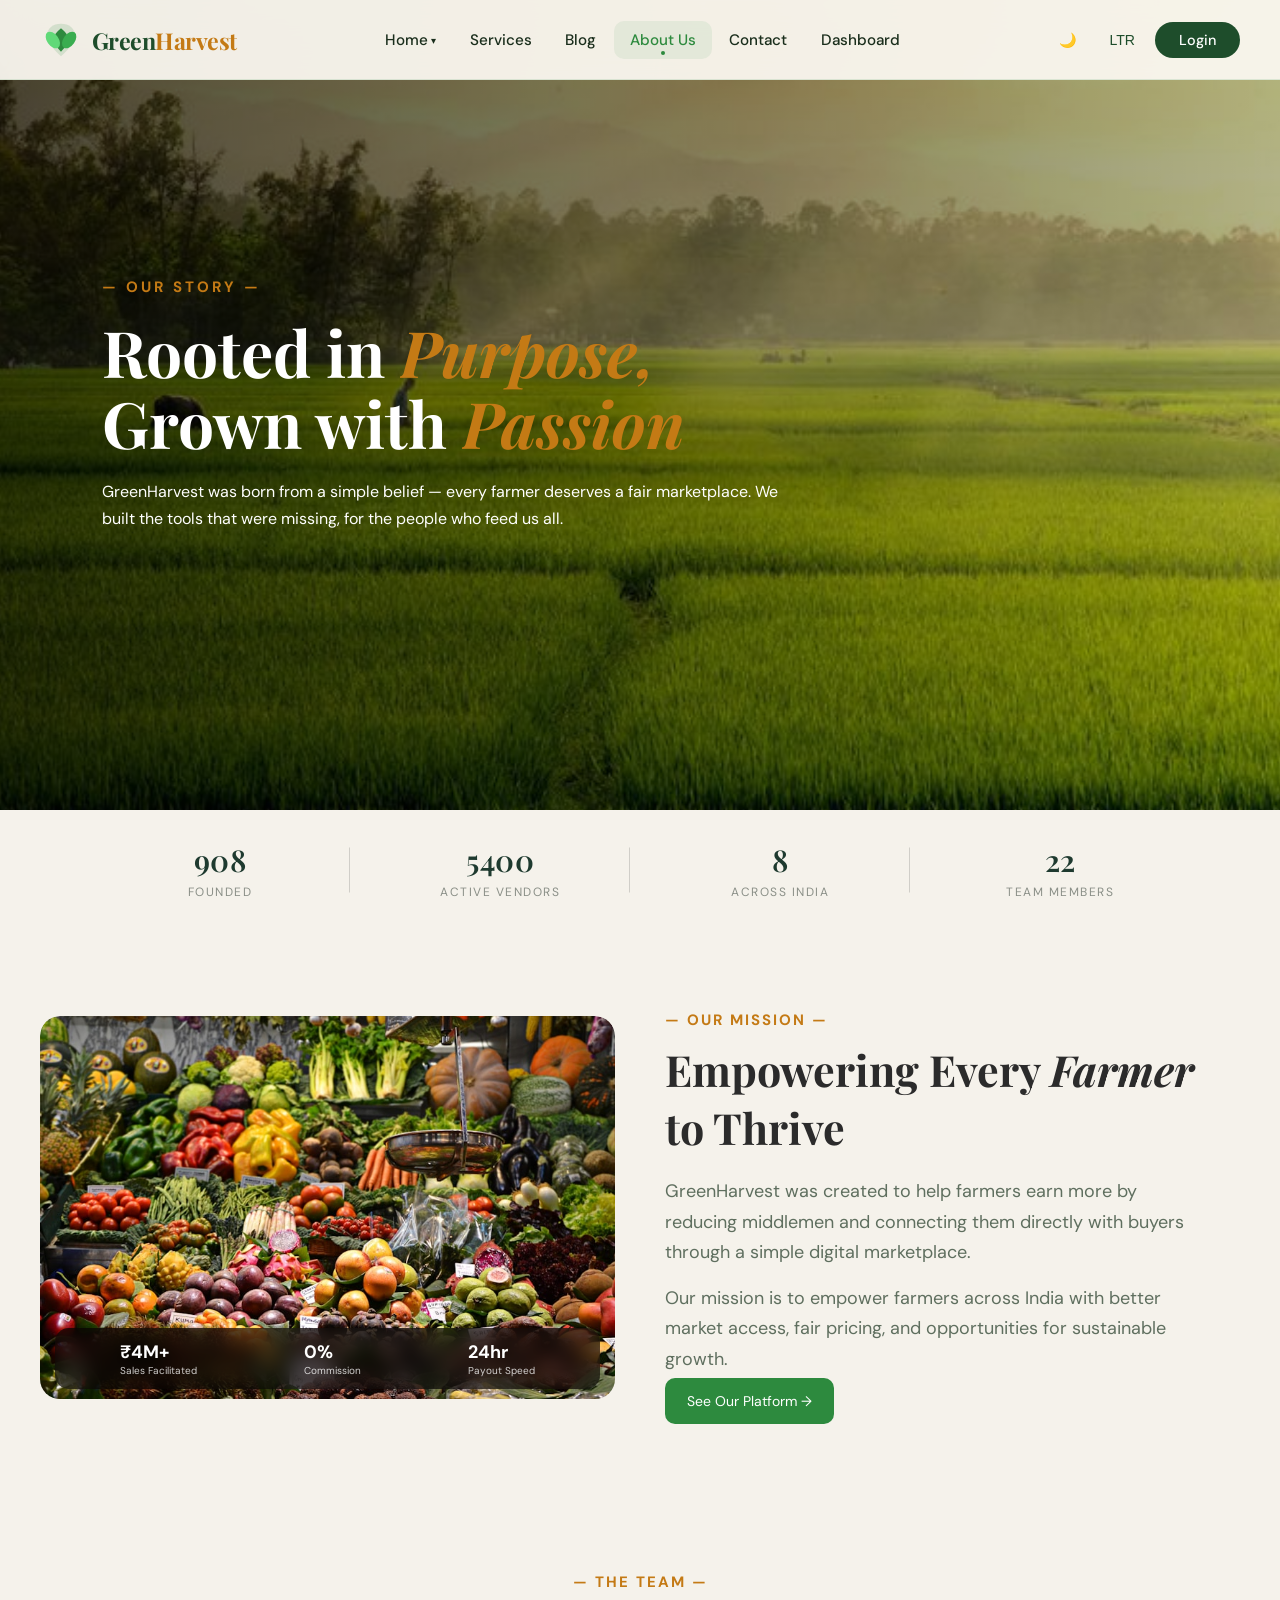
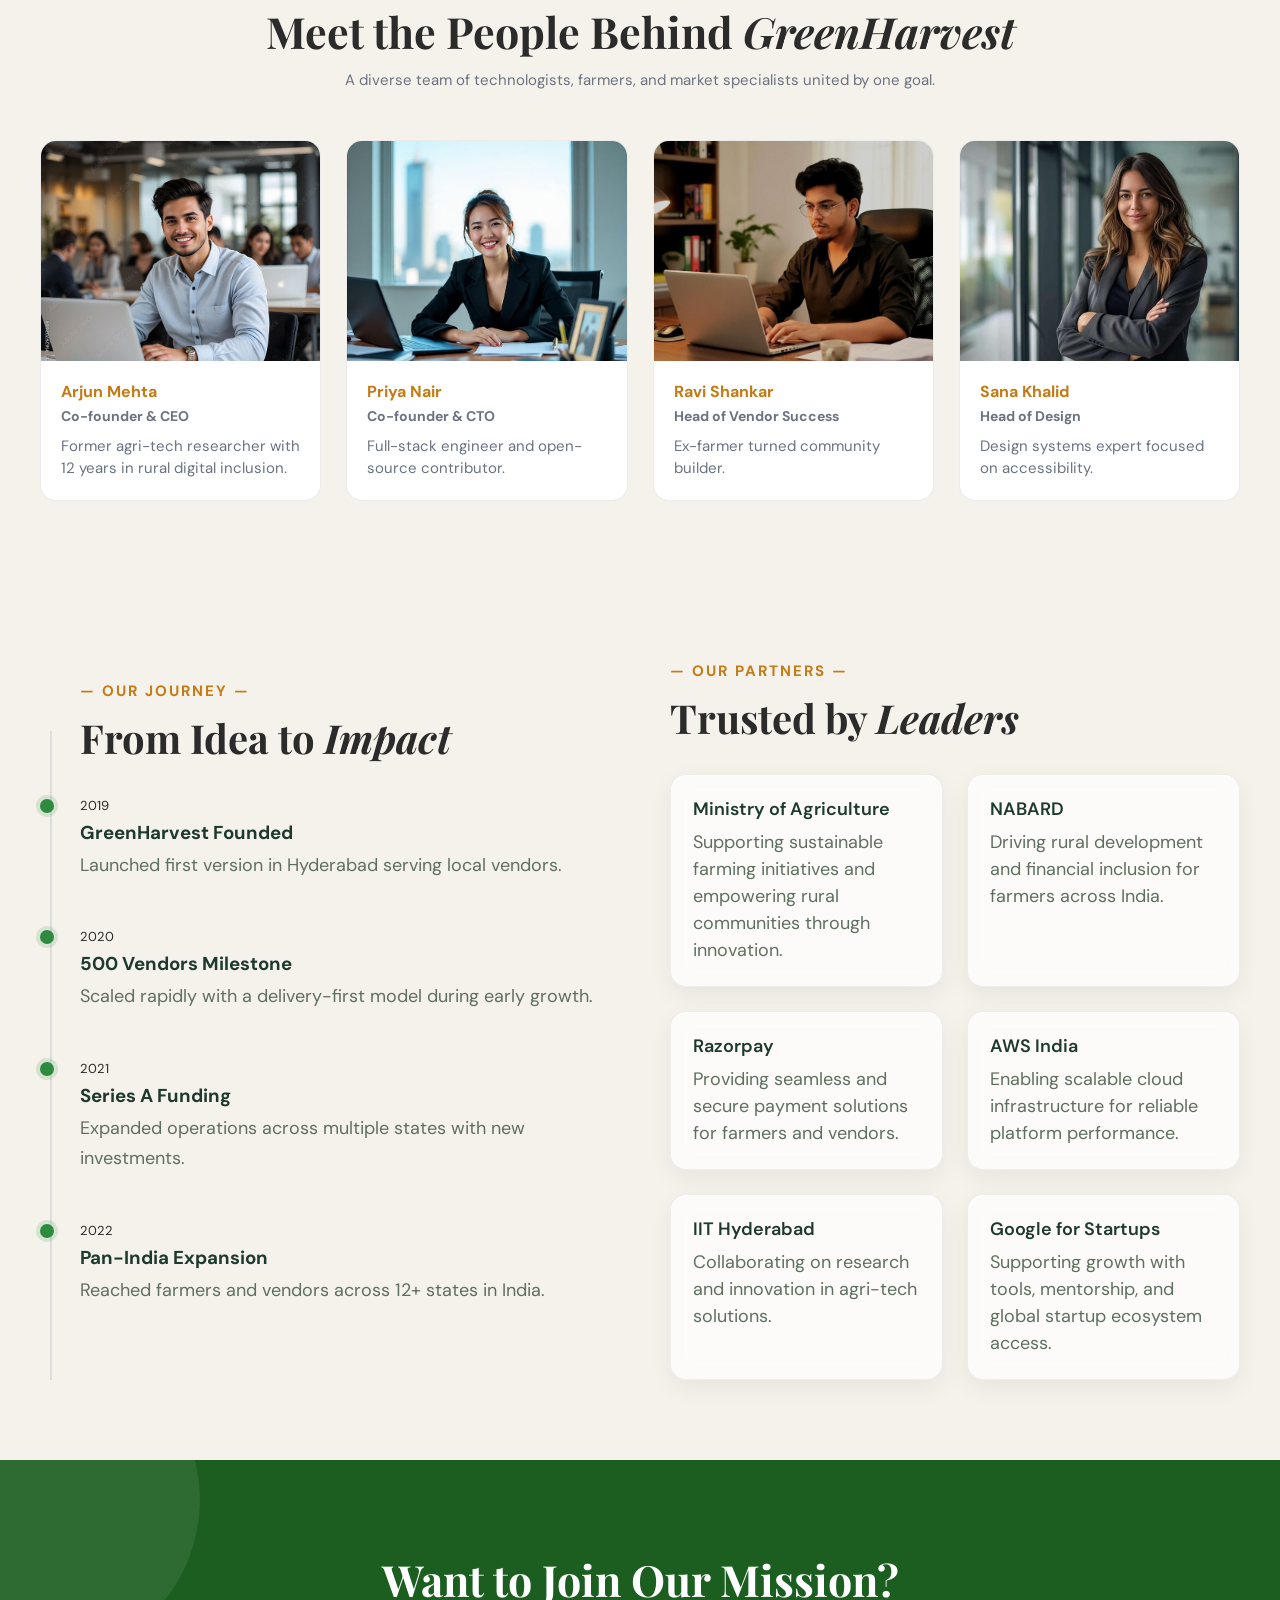
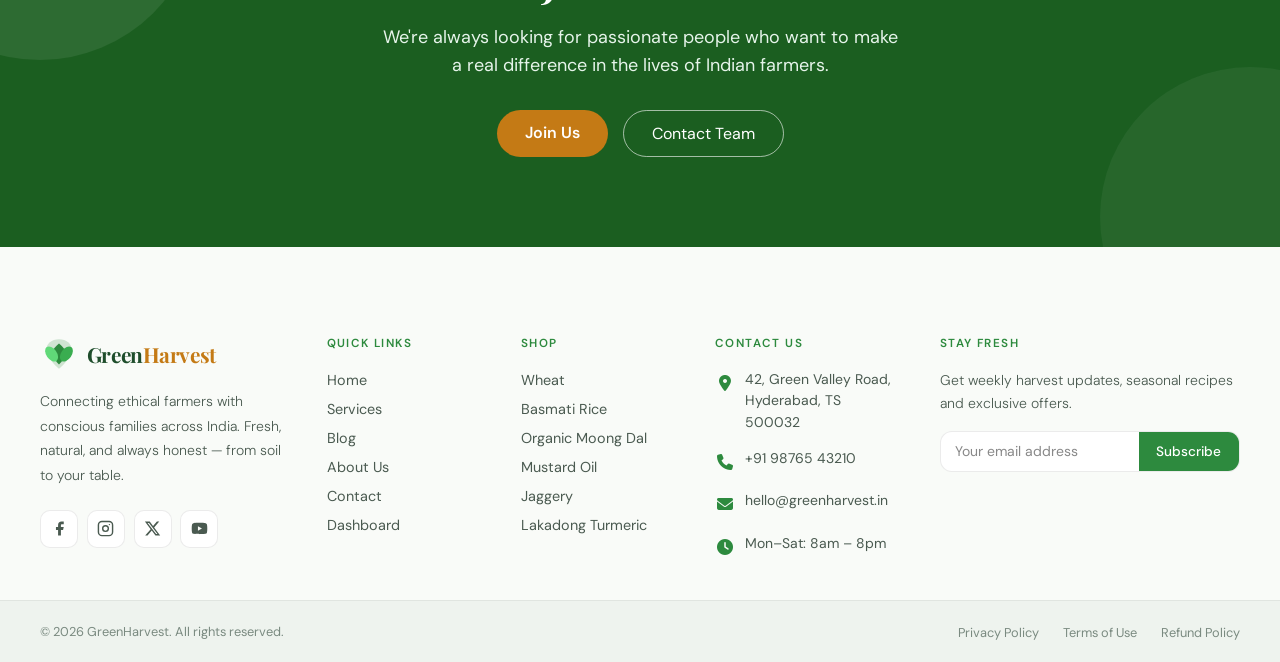
==== commit 28114a65: "first commit" ====
--- a/about/about.html
+++ b/about/about.html
@@ -4,6 +4,7 @@
 <meta charset="UTF-8">
 <meta name="viewport" content="width=device-width, initial-scale=1.0">
 <title>GreenHarvest</title>
+<link rel="icon" type="image/x-icon" href="../images/logo.jpg">
 <link href="https://fonts.googleapis.com/css2?family=Cormorant+Garamond:ital,wght@0,400;0,600;0,700;1,400&family=DM+Sans:wght@300;400;500&display=swap" rel="stylesheet">
 <link href="https://fonts.googleapis.com/css2?family=Playfair+Display:wght@700&family=DM+Sans:wght@300;400;500&display=swap" rel="stylesheet">
   <link rel="stylesheet" href="https://cdnjs.cloudflare.com/ajax/libs/font-awesome/6.5.1/css/all.min.css">
@@ -81,7 +82,7 @@
 
   <div class="hero-content">
 
-    <p class="hero-sub">— OUR STORY —</p>
+    <p class="hero-sub"><b>— OUR STORY —</b></p>
 
     <h1 class="hero-title">
       Rooted in <span class="gold">Purpose,</span><br>
@@ -154,7 +155,7 @@
 
   
     <div class="mission-content">
-      <p class="mission-sub">— OUR MISSION —</p>
+      <p class="mission-sub"><b>— OUR MISSION —</b></p>
 
       <h2 class="mission-title">
         Empowering Every <span>Farmer</span><br>
@@ -162,14 +163,11 @@
       </h2>
 
       <p class="mission-text">
-        We started GreenHarvest after seeing firsthand how middlemen were taking up to
-        40% of a farmer's earnings. We built a platform that gives every rupee back
-        where it belongs — to the people who grow our food.
+      GreenHarvest was created to help farmers earn more by reducing middlemen and connecting them directly with buyers through a simple digital marketplace.
       </p>
 
       <p class="mission-text">
-        Our vision is a world where any farmer, anywhere in India, can run a thriving
-        digital business alongside their physical market stall.
+         Our mission is to empower farmers across India with better market access, fair pricing, and opportunities for sustainable growth.
       </p>
 
     
@@ -188,7 +186,7 @@
 <section class="team-section">
 
   <div class="team-header">
-    <span class="team-sub">— THE TEAM —</span>
+    <span class="team-sub"><b>— THE TEAM —</b></span>
     <h2>
       Meet the People Behind 
       <span class="gold">GreenHarvest</span>
@@ -207,7 +205,7 @@
       </div>
       <div class="team-content">
         <h3>Arjun Mehta</h3>
-        <span>Co-founder & CEO</span>
+        <span><b>Co-founder & CEO</b></span>
         <p>Former agri-tech researcher with 12 years in rural digital inclusion.</p>
       </div>
     </div>
@@ -219,7 +217,7 @@
       </div>
       <div class="team-content">
         <h3>Priya Nair</h3>
-        <span>Co-founder & CTO</span>
+        <span><b>Co-founder & CTO</b></span>
         <p>Full-stack engineer and open-source contributor.</p>
       </div>
     </div>
@@ -231,7 +229,7 @@
       </div>
       <div class="team-content">
         <h3>Ravi Shankar</h3>
-        <span>Head of Vendor Success</span>
+        <span><b>Head of Vendor Success</b></span>
         <p>Ex-farmer turned community builder.</p>
       </div>
     </div>
@@ -243,7 +241,7 @@
       </div>
       <div class="team-content">
         <h3>Sana Khalid</h3>
-        <span>Head of Design</span>
+        <span><b>Head of Design</b></span>
         <p>Design systems expert focused on accessibility.</p>
       </div>
     </div>
@@ -261,7 +259,7 @@
     
     <div class="timeline">
 
-      <h4 class="section-tag">— OUR JOURNEY —</h4>
+      <h4 class="section-tag"><b>— OUR JOURNEY —</b></h4>
       <h2 class="section-title">
         From Idea to <span>Impact</span>
       </h2>
@@ -296,7 +294,7 @@
 
     <div class="partners">
 
-      <h4 class="section-tag">— OUR PARTNERS —</h4>
+      <h4 class="section-tag"><b>— OUR PARTNERS —</b></h4>
       <h2 class="section-title">
         Trusted by <span>Leaders</span>
       </h2>
--- a/css/nav.css
+++ b/css/nav.css
@@ -1,6 +1,4 @@
-/* ══════════════════════════════════════════
-   CSS VARIABLES
-══════════════════════════════════════════ */
+
 :root {
   --forest:        #1e4d2b;
   --leaf:          #2d8a3e;
@@ -37,9 +35,7 @@
   --cream:         #0d150e;
 }
 
-/* ══════════════════════════════════════════
-   RESET
-══════════════════════════════════════════ */
+
 *, *::before, *::after { margin:0; padding:0; box-sizing:border-box; }
 body {
   font-family: 'DM Sans', sans-serif;
@@ -51,9 +47,7 @@
   flex-direction: column;
 }
 
-/* ══════════════════════════════════════════
-   NAVBAR
-══════════════════════════════════════════ */
+
 .navbar {
   position: fixed;
   top: 0; left: 0; right: 0;
@@ -79,9 +73,7 @@
   height: var(--nav-height);
 }
 
-/* ══════════════════════════════════════════
-   LOGO
-══════════════════════════════════════════ */
+
 .nav-logo {
   display: inline-flex;
   align-items: center;
@@ -108,9 +100,7 @@
 [data-theme="dark"] .nav-logo-text { color: #a8d5b5; }
 .nav-logo-text span { color: var(--amber); }
 
-/* ══════════════════════════════════════════
-   NAV LINKS
-══════════════════════════════════════════ */
+
 .nav {
   display: flex;
   align-items: center;
@@ -156,9 +146,7 @@
   border-radius: 50%;
 }
 
-/* ══════════════════════════════════════════
-   DROPDOWN
-══════════════════════════════════════════ */
+
 .dropdown-menu {
   position: absolute;
   top: calc(100% + 10px);
@@ -206,9 +194,7 @@
 .dropdown:hover .arrow,
 .dropdown.open  .arrow { transform: rotate(180deg); }
 
-/* ══════════════════════════════════════════
-   RIGHT ACTIONS
-══════════════════════════════════════════ */
+
 .nav-actions {
   display: flex;
   align-items: center;
@@ -258,9 +244,7 @@
   transform: translateY(-1px);
 }
 
-/* ══════════════════════════════════════════
-   HAMBURGER
-══════════════════════════════════════════ */
+
 .menu-toggle {
   display: none;
   flex-direction: column;
@@ -288,11 +272,9 @@
 .menu-toggle.open span:nth-child(2) { opacity: 0; width: 0; }
 .menu-toggle.open span:nth-child(3) { transform: translateY(-7px) rotate(-45deg); }
 
-.mobile-only { display: none !important; }
-
-/* ══════════════════════════════════════════
-   RTL
-══════════════════════════════════════════ */
+.mobile-only { display: none ; }
+
+
 [dir="rtl"] .nav-container { flex-direction: row-reverse; }
 [dir="rtl"] .nav-actions   { flex-direction: row-reverse; }
 [dir="rtl"] .nav-links     { flex-direction: row-reverse; }
@@ -302,9 +284,7 @@
 [dir="rtl"] .nav-actions   { order: 1; }
 [dir="rtl"] .nav-logo      { order: 3; }
 
-/* ══════════════════════════════════════════
-   MOBILE
-══════════════════════════════════════════ */
+
 @media (max-width: 992px) {
 
   .menu-toggle {
@@ -351,7 +331,7 @@
     font-size: 1rem;
   }
 
-  /* FIX: override desktop opacity/pointer-events hide so max-height controls visibility */
+
   .dropdown-menu {
     position: relative;
     top: 0;
@@ -407,13 +387,13 @@
 }
 
 @media (min-width: 993px) {
-  .nav-links li.mobile-only { display: none !important; }
+  .nav-links li.mobile-only { display: none ; }
 }
 
 
 @media (max-width: 992px) {
   .container {
-    padding: 0 1rem;   /* reduce from 2.5rem to 1rem on mobile */
+    padding: 0 1rem;   
   }
 }
 @media (max-width: 992px) {
@@ -422,6 +402,39 @@
   }
 
   .nav-logo-text {
-    font-size: 1.15rem;   /* slightly smaller logo text so there's room */
-  }
+    font-size: 1.15rem;   
+  }
+}
+
+
+
+
+
+
+
+
+
+
+
+@media (min-width: 993px) and (max-width: 1040px) {
+  /* disable hover, use only .open from JS click */
+  .dropdown:hover .dropdown-menu {
+    opacity: 0;
+    pointer-events: none;
+    transform: translateY(-8px);
+  }
+
+  .dropdown.open .dropdown-menu {
+    opacity: 1;
+    transform: translateY(0);
+    pointer-events: all;
+  }
+}
+
+/* Active state for dropdown items */
+.dropdown-menu li.active a,
+.dropdown-menu li a.active {
+  background: var(--btn-bg);
+  color: var(--text-hover);
+  font-weight: 500;
 }
--- a/css/footer.css
+++ b/css/footer.css
@@ -1,13 +1,8 @@
-/* ═══════════════════════════════════════════════════
-   FOOTER — GreenHarvest
-   Full light / dark mode colour switching
-═══════════════════════════════════════════════════ */
-
-/* ── Light mode footer tokens ── */
+
 :root {
   --wave-fill: #f5f7f2;
 
-  /* 🌿 LIGHT MODE (NEW CLEAN DESIGN) */
+
   --footer-bg: #f9fbf8;
   --footer-bg-bottom: #eef3ee;
 
@@ -37,12 +32,11 @@
   --footer-sub-hover: #1e4d2b;
 }
 
-/* ── Dark mode footer tokens ── */
-/* ── DARK MODE (FIXED — better contrast) ── */
+
 [data-theme="dark"] {
   --wave-fill: #0e1810;
 
-  /* 🎯 Your custom black */
+
   --footer-bg: rgba(14, 24, 16, 0.97);
   --footer-bg-bottom: rgba(10, 18, 12, 1);
 
@@ -68,19 +62,17 @@
   --footer-sub-bg: #2d8a3e;
   --footer-sub-hover: #3aad50;
 }
-/* ════════════════════════════════
-   SHELL
-════════════════════════════════ */
+
 .footer {
   position: relative;
   background: var(--footer-bg);
   font-family: 'DM Sans', sans-serif;
- margin-top: 0 !important;
+ margin-top: 0 ;
   padding-top: 40px;
   transition: background 0.3s ease, color 0.3s ease, border-color 0.3s ease;
 }
 
-/* ── Wave divider ── */
+
 .footer-wave {
   line-height: 0;
   overflow: hidden;
@@ -91,9 +83,7 @@
   height: 60px;
 }
 
-/* ════════════════════════════════
-   INNER GRID
-════════════════════════════════ */
+
 .footer-inner {
   display: grid;
   grid-template-columns: 1.6fr 1fr 1fr 1.2fr 1.5fr;
@@ -103,9 +93,7 @@
   padding: 3rem 2.5rem 2.5rem;
 }
 
-/* ════════════════════════════════
-   BRAND
-════════════════════════════════ */
+
 .footer-logo {
   display: inline-flex;
   align-items: center;
@@ -139,7 +127,7 @@
   transition: color 0.3s ease;
 }
 
-/* Social buttons */
+
 .footer-socials {
   display: flex;
   gap: 0.55rem;
@@ -165,9 +153,7 @@
   transform: translateY(-2px);
 }
 
-/* ════════════════════════════════
-   COLUMN TITLE
-════════════════════════════════ */
+
 .footer-col-title {
   font-size: 0.73rem;
   font-weight: 600;
@@ -178,9 +164,7 @@
   transition: color 0.3s ease;
 }
 
-/* ════════════════════════════════
-   LINK LIST
-════════════════════════════════ */
+
 .footer-links {
   list-style: none;
   display: flex;
@@ -201,9 +185,7 @@
   padding-left: 6px;
 }
 
-/* ════════════════════════════════
-   CONTACT LIST
-════════════════════════════════ */
+
 .footer-contact {
   list-style: none;
   display: flex;
@@ -231,9 +213,7 @@
 }
 .footer-contact a:hover { color: var(--footer-text-hover); }
 
-/* ════════════════════════════════
-   NEWSLETTER
-════════════════════════════════ */
+
 .newsletter-desc {
   font-size: 0.875rem;
   color: var(--footer-text);
@@ -294,7 +274,7 @@
 .newsletter-msg.success { color: #60d978; }
 .newsletter-msg.error   { color: #f08080; }
 
-/* Badges */
+
 .footer-badges {
   display: flex;
   flex-wrap: wrap;
@@ -316,9 +296,7 @@
   transition: background 0.3s, border-color 0.3s, color 0.3s;
 }
 
-/* ════════════════════════════════
-   BOTTOM BAR
-════════════════════════════════ */
+
 .footer-bottom {
   border-top: 1px solid var(--footer-border);
   background: var(--footer-bg-bottom);
@@ -353,9 +331,7 @@
 }
 .footer-legal a:hover { color: var(--footer-text-hover); }
 
-/* ════════════════════════════════
-   RESPONSIVE
-════════════════════════════════ */
+
 @media (max-width: 1100px) {
   .footer-inner {
     grid-template-columns: 1fr 1fr 1fr;
@@ -381,9 +357,7 @@
   .footer-legal { justify-content: center; gap: 1rem; }
 }
 
-/* ════════════════════════════════
-   RTL
-════════════════════════════════ */
+
 [dir="rtl"] .footer-links a:hover  { padding-left: 0; padding-right: 6px; }
 [dir="rtl"] .footer-contact li     { flex-direction: row-reverse; }
 [dir="rtl"] .footer-socials        { flex-direction: row-reverse; }
@@ -393,9 +367,6 @@
 
 
 
-/* ================= FOOTER MOBILE & TABLET STACKED ================= */
-
-/* Tablet & Mobile (≤992px) */
 @media (max-width: 992px) {
   .footer-inner {
     display: flex;
@@ -404,7 +375,7 @@
     padding: 2.5rem 1.5rem 2rem;
   }
 
-  /* Make each section full width and stacked */
+
   .footer-brand,
   .footer-links-wrapper,
   .footer-shop,
@@ -413,7 +384,7 @@
     width: 100%;
   }
 
-  /* Footer brand (logo + desc + socials) */
+
   .footer-brand {
     display: flex;
     flex-direction: column;
@@ -425,7 +396,7 @@
     justify-content: flex-start;
   }
 
-  /* Quick Links & Shop Links stacked vertically */
+
   .footer-links-wrapper,
   .footer-shop {
     display: flex;
@@ -433,14 +404,14 @@
     gap: 0.75rem;
   }
 
-  /* Contact stacked */
+
   .footer-contact {
     display: flex;
     flex-direction: column;
     gap: 0.5rem;
   }
 
-  /* Newsletter / Stay Fresh stacked */
+
   .footer-newsletter {
     display: flex;
     flex-direction: column;
@@ -457,7 +428,7 @@
     width: 100%;
   }
 
-  /* Footer bottom */
+
   .footer-bottom-inner {
     flex-direction: column;
     align-items: center;
@@ -473,7 +444,7 @@
   }
 }
 
-/* Extra small mobile (≤480px) */
+
 @media (max-width: 480px) {
   .footer-inner {
     padding: 2rem 1rem 1.5rem;
@@ -493,14 +464,14 @@
 
 
 .contact-icon {
-  color: var(--leaf); /* Your brand green */
+  color: var(--leaf); 
   font-size: 1rem;
-  width: 20px; /* Ensures vertical alignment */
+  width: 20px; 
   text-align: center;
-  margin-top: 3px; /* Fine-tune alignment with first line of text */
-}
-
-/* Dark Mode support */
+  margin-top: 3px; 
+}
+
+
 [data-theme="dark"] .contact-icon {
-  color: #60d978; /* Brighter green for dark mode */
+  color: #60d978; 
 }
--- a/about/about.css
+++ b/about/about.css
@@ -49,10 +49,11 @@
 
 .hero-sub{
   letter-spacing: 3px;
-  font-size: 13px;
+  font-size:15px;
   opacity: 0.7;
   margin-bottom: 20px;
   animation: fadeUp 1s ease forwards;
+  color:#c47a15;
 }
 
 
@@ -180,6 +181,76 @@
 [data-theme="dark"] .hero-desc {
   color: #cfcbb5;
 }
+
+
+@media (max-width: 480px){
+
+  .hero{
+    height:auto;
+    min-height:calc(100vh - 80px);
+    padding:120px 18px 60px;
+
+    align-items:center;
+  }
+
+  .hero-bg{
+    background-position:center center;
+    transform:scale(1);
+  }
+
+  .hero-overlay{
+    background:linear-gradient(
+      to bottom,
+      rgba(0,0,0,0.45),
+      rgba(0,0,0,0.75)
+    );
+  }
+
+  .hero-content{
+    max-width:100%;
+    width:100%;
+
+    text-align:left;
+  }
+
+  .hero-sub{
+    font-size:12px;
+    letter-spacing:2px;
+    margin-bottom:14px;
+  }
+
+  .hero-title{
+    font-size:34px;
+    line-height:1.12;
+
+    max-width:100%;
+    margin-bottom:18px;
+  }
+
+  .hero-desc{
+    font-size:14px;
+    line-height:1.7;
+
+    max-width:100%;
+  }
+}
+
+
+@media (max-width: 360px){
+
+  .hero{
+    padding:110px 16px 50px;
+  }
+
+  .hero-title{
+    font-size:30px;
+  }
+
+  .hero-desc{
+    font-size:13.5px;
+  }
+}
+
 
 
 .stats-section{
@@ -375,7 +446,7 @@
 }
 
 .mission-sub{
-  font-size:12px;
+  font-size:15px;
   letter-spacing:2px;
   color:#c47a15;
   margin-bottom:10px;
@@ -383,9 +454,12 @@
 
 .mission-title{
   font-family:'Playfair Display', serif;
-  font-size:40px;
+font-size: 43px;
+
   color:#2b2b2b;
   margin-bottom:20px;
+   max-width: 600px;
+   width: 100%;
 }
 
 .mission-title span{
@@ -397,6 +471,9 @@
   color:#5f6f5f;
   line-height:1.7;
   margin-bottom:15px;
+  max-width: 520px;
+   
+   font-size: 18px;
 }
 
 
@@ -514,21 +591,27 @@
 
 
 .team-sub{
-  color:#f59e0b;
+  color:#c47a15;
+ font-size:15px;
   letter-spacing:2px;
-  font-size:13px;
 }
 
 .team-header h2{
   font-family:'Playfair Display', serif;
-  font-size:42px;
+font-size: 43px;
+ color:#2b2b2b;
   margin:10px 0;
-  color:#2b2b2b;
+
+
+
+
+  
 }
 
 .team-header p{
   max-width:600px;
   margin:auto;
+   font-size: 15px;
   color:#6b7280;
 }
 
@@ -604,20 +687,21 @@
 }
 
 .team-content h3{
-  margin:0;
-  font-size:18px;
+   -webkit-text-fill-color: unset;
+  color:#c47a15 !important;
+  font-size:16px;
   color:#1e3a2f;
 }
 
 .team-content span{
   display:block;
-  font-size:13px;
-  color:#2d8a3e;
+  font-size:14px;
+ color:#6b7280;
   margin:5px 0 10px;
 }
 
 .team-content p{
-  font-size:13px;
+  font-size:15px;
   color:#6b7280;
   line-height:1.5;
 }
@@ -672,11 +756,12 @@
 }
 
 [data-theme="dark"] .team-content span{
-  color:#60d978;
+  color:#e2f0e4;
+ font-weight: bold;
 }
 
 [data-theme="dark"] .team-content p{
-  color:#9ca3af;
+  color:#b5c7b8;
 }
 
 
@@ -709,15 +794,18 @@
 
 
 .section-tag{
-  font-size:12px;
+      font-size:15px;
   letter-spacing:2px;
-  color:#f59e0b;
+ color:#c47a15;
   margin-bottom:10px;
+
 }
 
 .section-title{
   font-family:'Playfair Display', serif;
-  font-size:36px;
+max-width: 600px;
+   width: 100%;
+   font-size: 40px;
   margin-bottom:30px;
   color:#2b2b2b;
 }
@@ -794,8 +882,12 @@
 }
 
 .timeline p{
-  color:#666;
-  font-size:14px;
+ color:#5f6f5f;
+  line-height:1.7;
+  margin-bottom:15px;
+  max-width: 520px;
+   
+   font-size: 18px;
 }
 
 
@@ -876,9 +968,12 @@
 }
 
 .partner-card p{
-  font-size:14px;
+  max-width: 520px;
+   
+   font-size: 18px;
   color:#6b7280;
   line-height:1.5;
+    color:#5f6f5f;
 }
 
 
@@ -1014,14 +1109,17 @@
 
 .cta-section h2{
   font-family:'Playfair Display', serif;
-  font-size:34px;
+font-size: 43px;
   margin-bottom:15px;
+  
 }
 
 .cta-section p{
-  font-size:15px;
+ max-width: 520px;
+   
+   font-size: 18px;
   color:#e6f4ea;
-  max-width:600px;
+ 
   margin:auto;
   line-height:1.6;
   margin-bottom:30px;
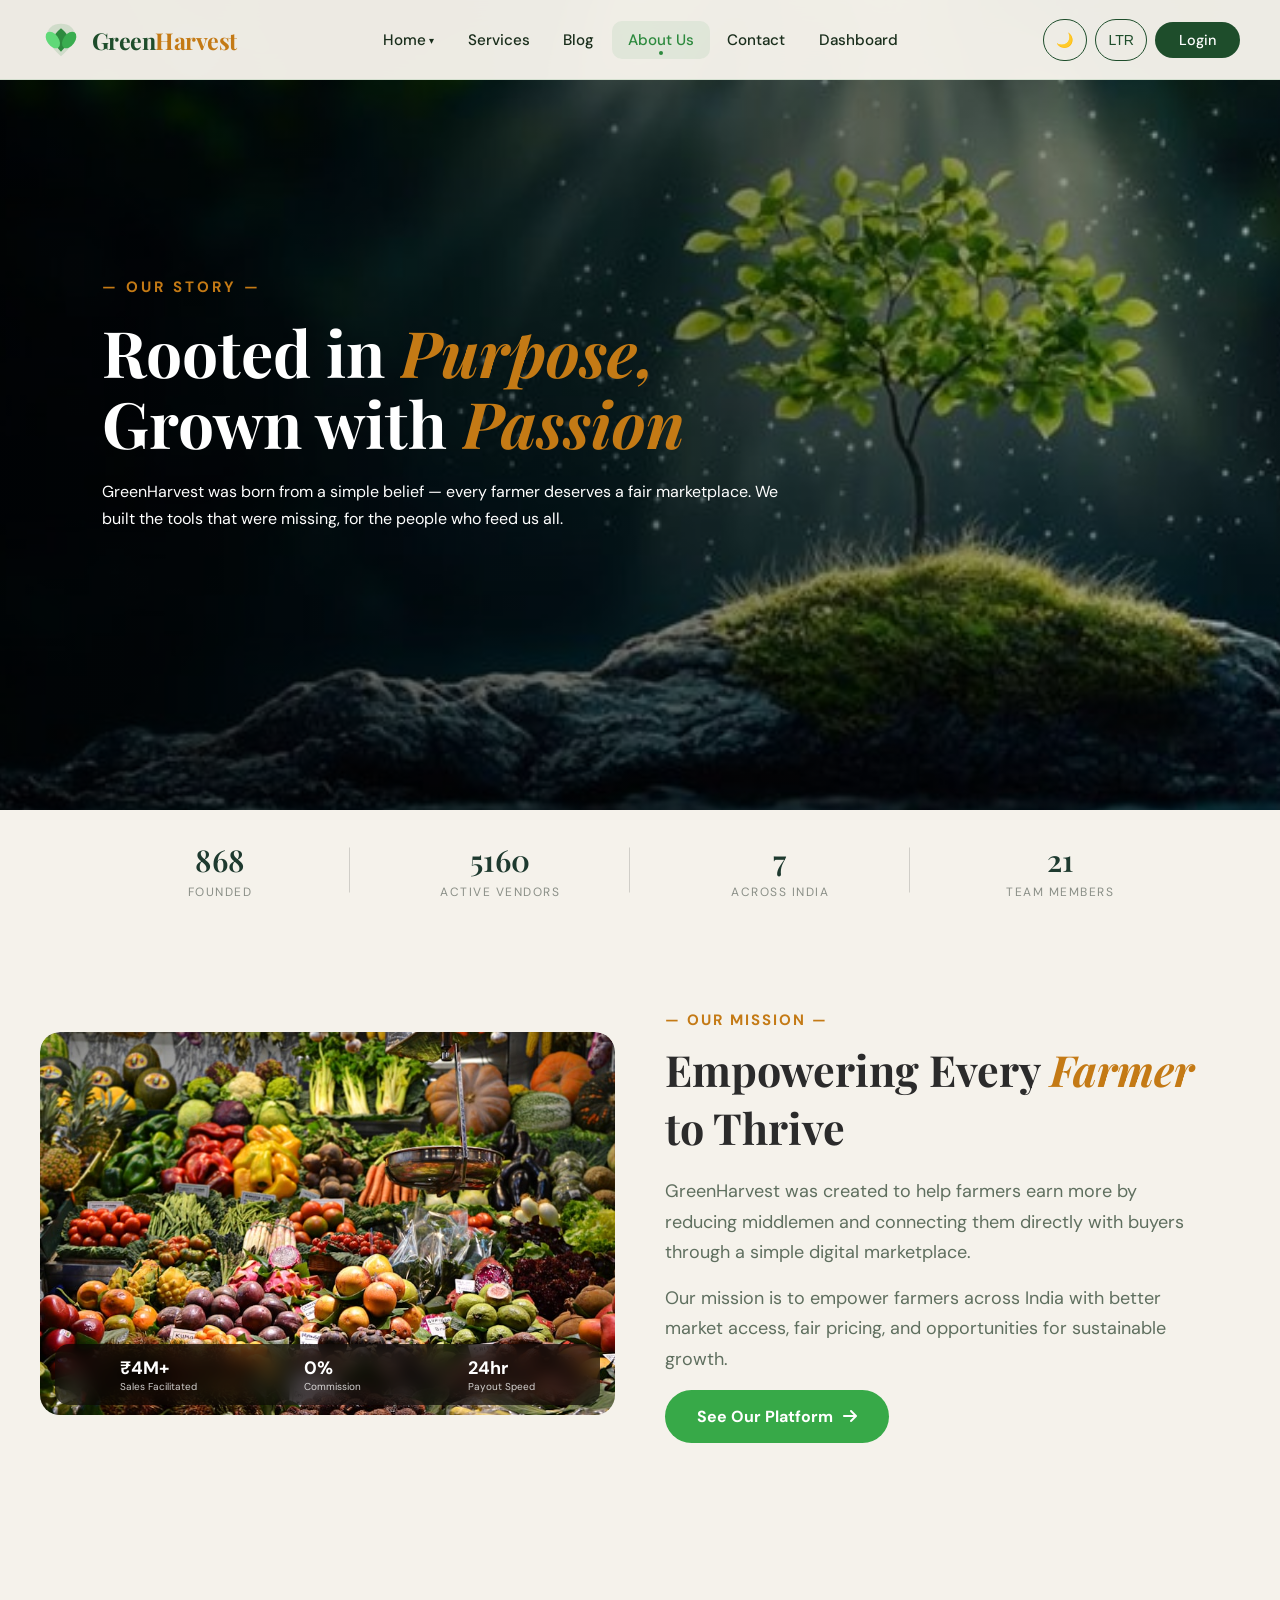
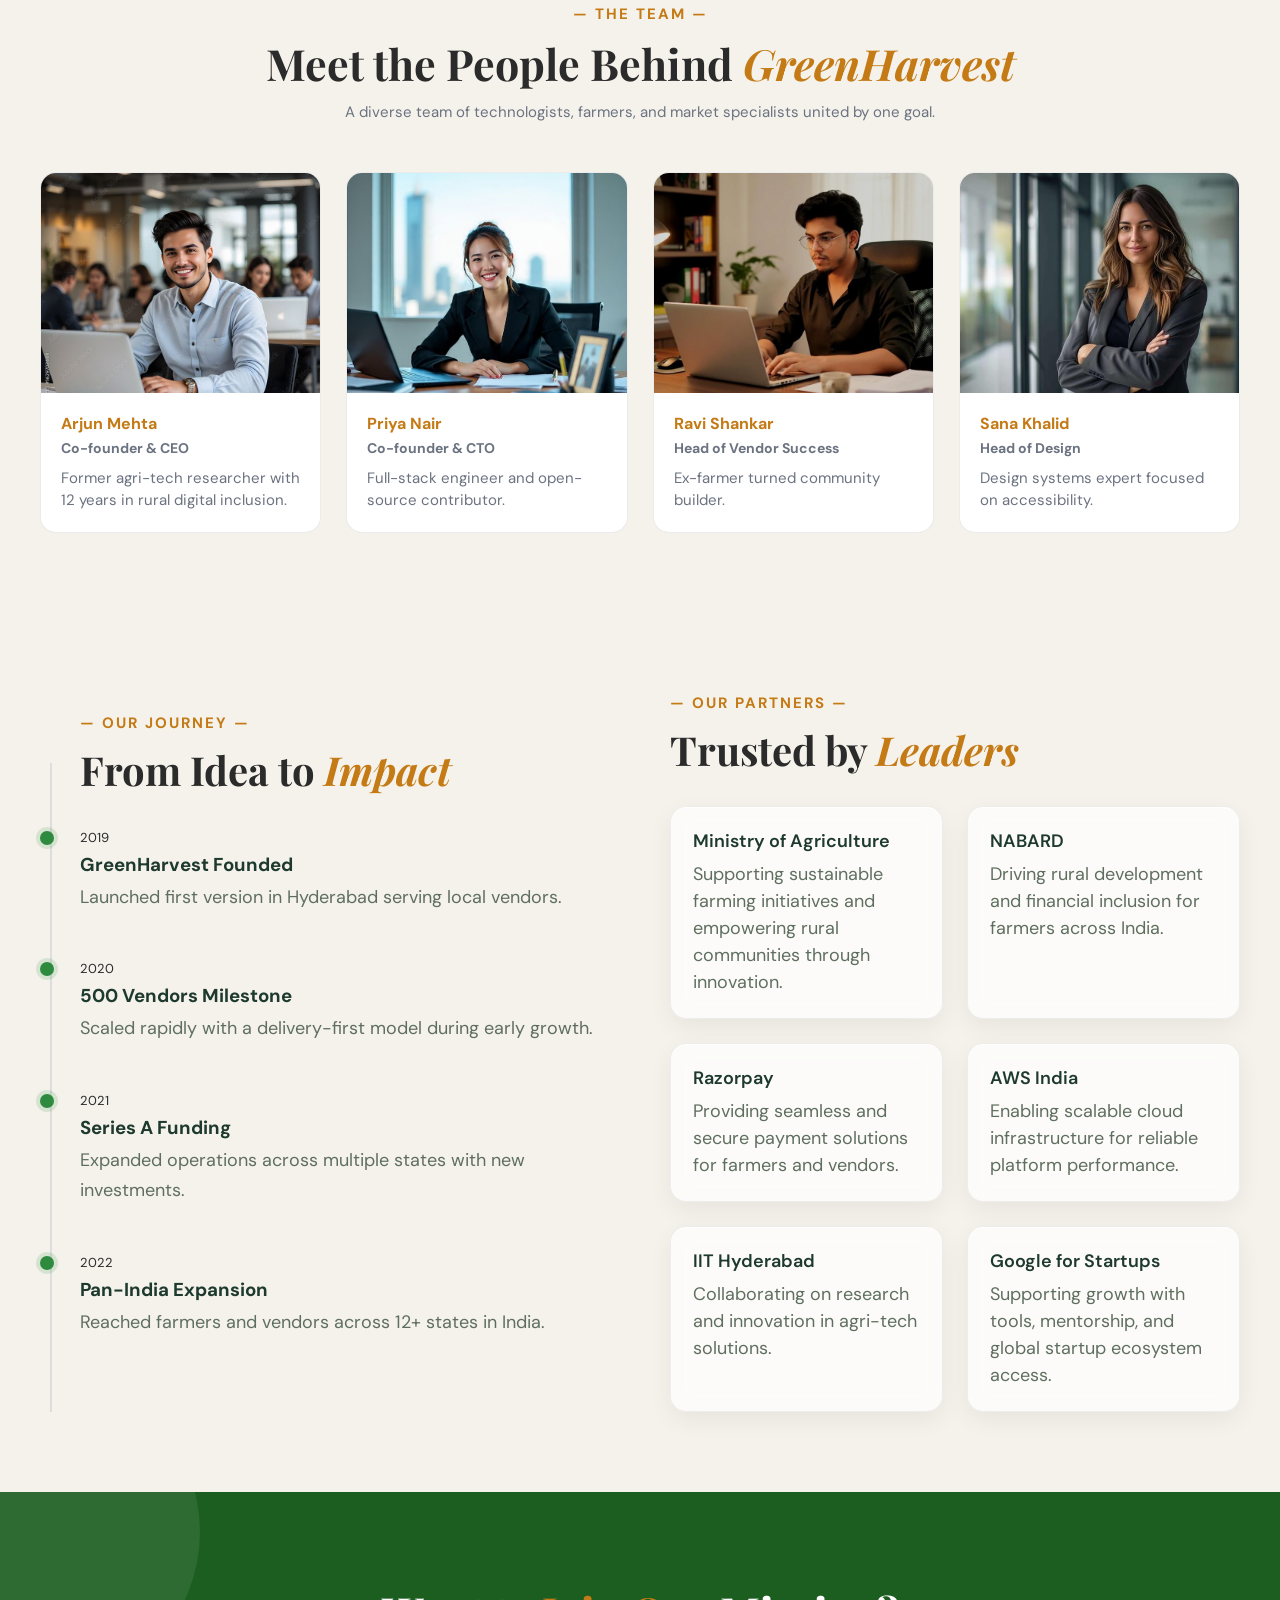
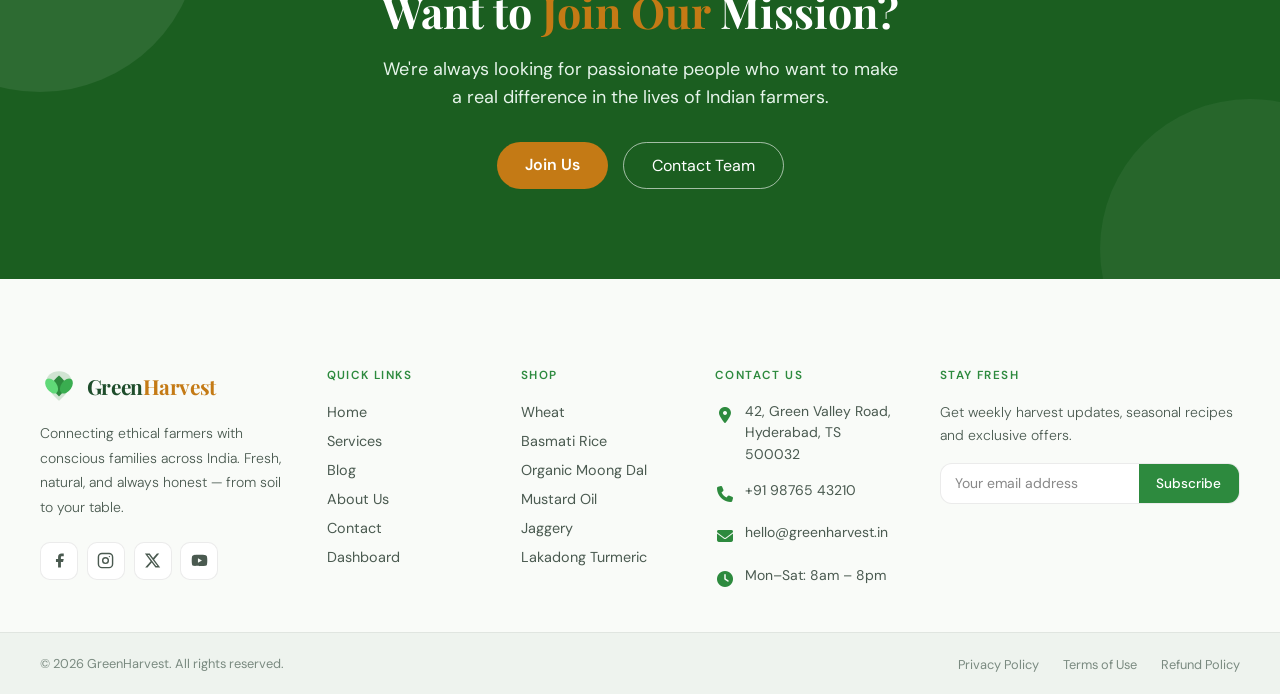
==== commit b20825e2: "first commit" ====
--- a/about/about.html
+++ b/about/about.html
@@ -173,7 +173,9 @@
     
 
       
-     <a href="../blog/blog.html" class="mission-btn">See Our Platform →</a>
+<a href="../blog/blog.html" class="mission-btn">
+  See Our Platform <i class="fa-solid fa-arrow-right"></i>
+</a>
     </div>
 
   </div>
@@ -343,7 +345,9 @@
 
 <section class="cta-section">
 
-  <h2>Want to Join Our Mission?</h2>
+  <h2>
+    Want to <span>Join Our</span> Mission?
+  </h2>
 
   <p>
     We're always looking for passionate people who want to make a real difference 
--- a/css/nav.css
+++ b/css/nav.css
@@ -209,11 +209,11 @@
   min-width: 42px;
   height: 42px;
   padding: 0 0.75rem;
-  background: transparent;
+    background: transparent; 
   color: var(--btn-color);
-  border: none;
+  border: 1px solid var(--forest);
   box-shadow: none;
-  border-radius: 10px;
+  border-radius: 100px;
   font-size: 0.88rem;
   font-weight: 500;
   cursor: pointer;
@@ -223,7 +223,7 @@
 #themeToggle:hover, #dirToggle:hover {
   background: transparent;
   color: var(--leaf);
-  transform: scale(1.05);
+   transform: translateY(-1px);
 }
 
 .login-btn {
@@ -404,37 +404,4 @@
   .nav-logo-text {
     font-size: 1.15rem;   
   }
-}
-
-
-
-
-
-
-
-
-
-
-
-@media (min-width: 993px) and (max-width: 1040px) {
-  /* disable hover, use only .open from JS click */
-  .dropdown:hover .dropdown-menu {
-    opacity: 0;
-    pointer-events: none;
-    transform: translateY(-8px);
-  }
-
-  .dropdown.open .dropdown-menu {
-    opacity: 1;
-    transform: translateY(0);
-    pointer-events: all;
-  }
-}
-
-/* Active state for dropdown items */
-.dropdown-menu li.active a,
-.dropdown-menu li a.active {
-  background: var(--btn-bg);
-  color: var(--text-hover);
-  font-weight: 500;
 }
--- a/about/about.css
+++ b/about/about.css
@@ -25,7 +25,7 @@
 .hero-bg{
   position: absolute;
   inset: 0;
-  background: url('../images/hero-about.jpg') center/cover no-repeat;
+  background: url('../images/about-us_hero.jpg') center/cover no-repeat;
   z-index: 1;
   transform: scale(1.1);
 }
@@ -111,7 +111,7 @@
 [data-theme="dark"] .hero-overlay {
   background: linear-gradient(
     to right,
-    rgba(0, 0, 0, 0.85),
+    
     rgba(0, 0, 0, 0.6)
   );
 }
@@ -463,7 +463,7 @@
 }
 
 .mission-title span{
-  color:#2b2b2b;
+ color: #c47a15;
   font-style:italic;
 }
 
@@ -480,19 +480,45 @@
 
 
 .mission-btn{
-  background:#2d8a3e;
+  display:inline-flex;
+
+  align-items:center;
+
+  gap:10px;
+
+  padding:16px 32px;
+
+  border-radius:50px;
+
+  text-decoration:none;
+
+  font-weight:700;
+
+  background:#37a948;
+
   color:#fff;
-  border:none;
-  padding:14px 22px;
-  border-radius:10px;
-  font-size:14px;
-  text-decoration: none;
-  cursor:pointer;
-  transition:0.3s;
+
+  transition:all 0.3s ease;
 }
 
 .mission-btn:hover{
-  background:#1e4d2b;
+  transform:translateY(-4px);
+
+  background:#2f9440;
+
+  box-shadow:0 12px 25px rgba(55,169,72,0.25);
+}
+
+.mission-btn i{
+  transition:transform 0.3s ease;
+}
+
+.mission-btn:hover i{
+  transform:translateX(6px);
+}
+
+.mission-btn:active{
+  transform:scale(0.97);
 }
 
 
@@ -602,10 +628,10 @@
  color:#2b2b2b;
   margin:10px 0;
 
-
-
-
   
+}
+h2 span.gold {
+  color: #c47a15 !important;
 }
 
 .team-header p{
@@ -811,7 +837,7 @@
 }
 
 .section-title span{
-  color:#2b2b2b;
+  color: #c47a15;
   font-style:italic;
 }
 
@@ -1113,7 +1139,9 @@
   margin-bottom:15px;
   
 }
-
+.cta-section h2 span {
+  color: #c47a15;  
+}
 .cta-section p{
  max-width: 520px;
    
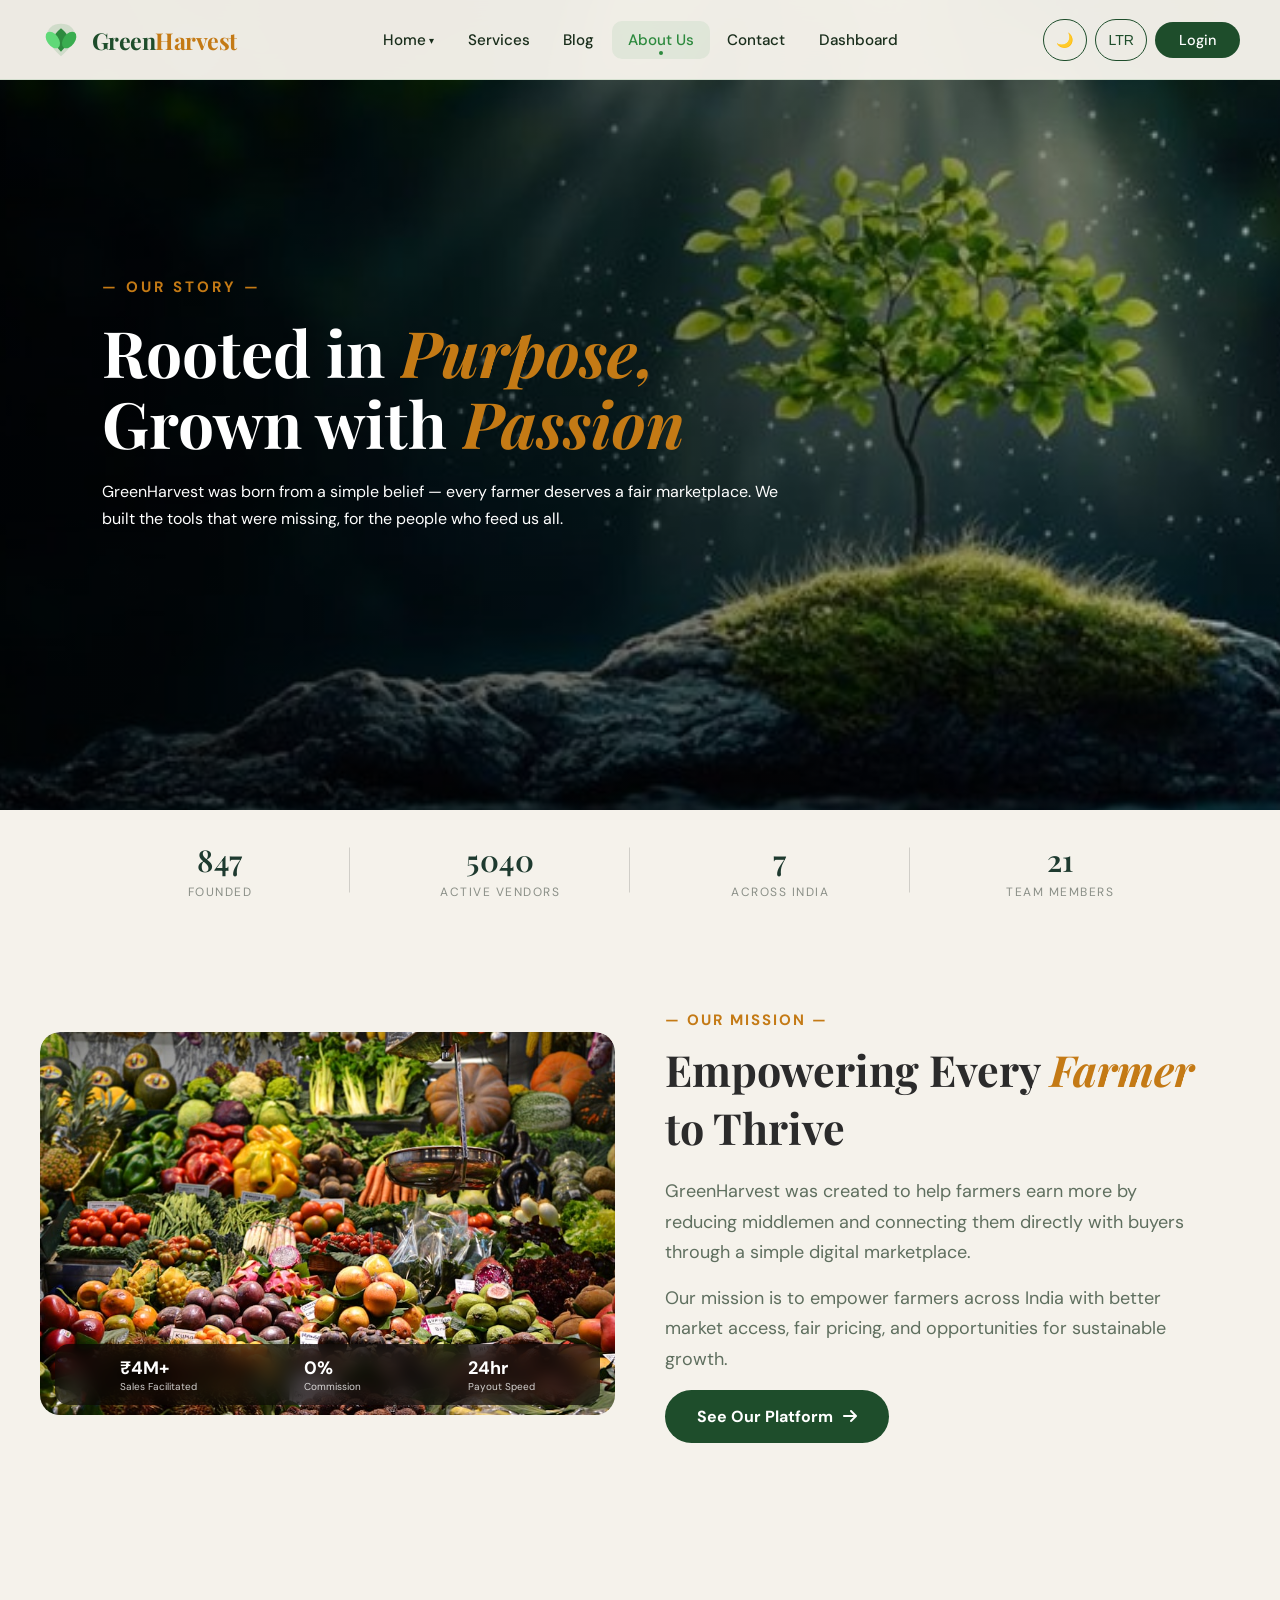
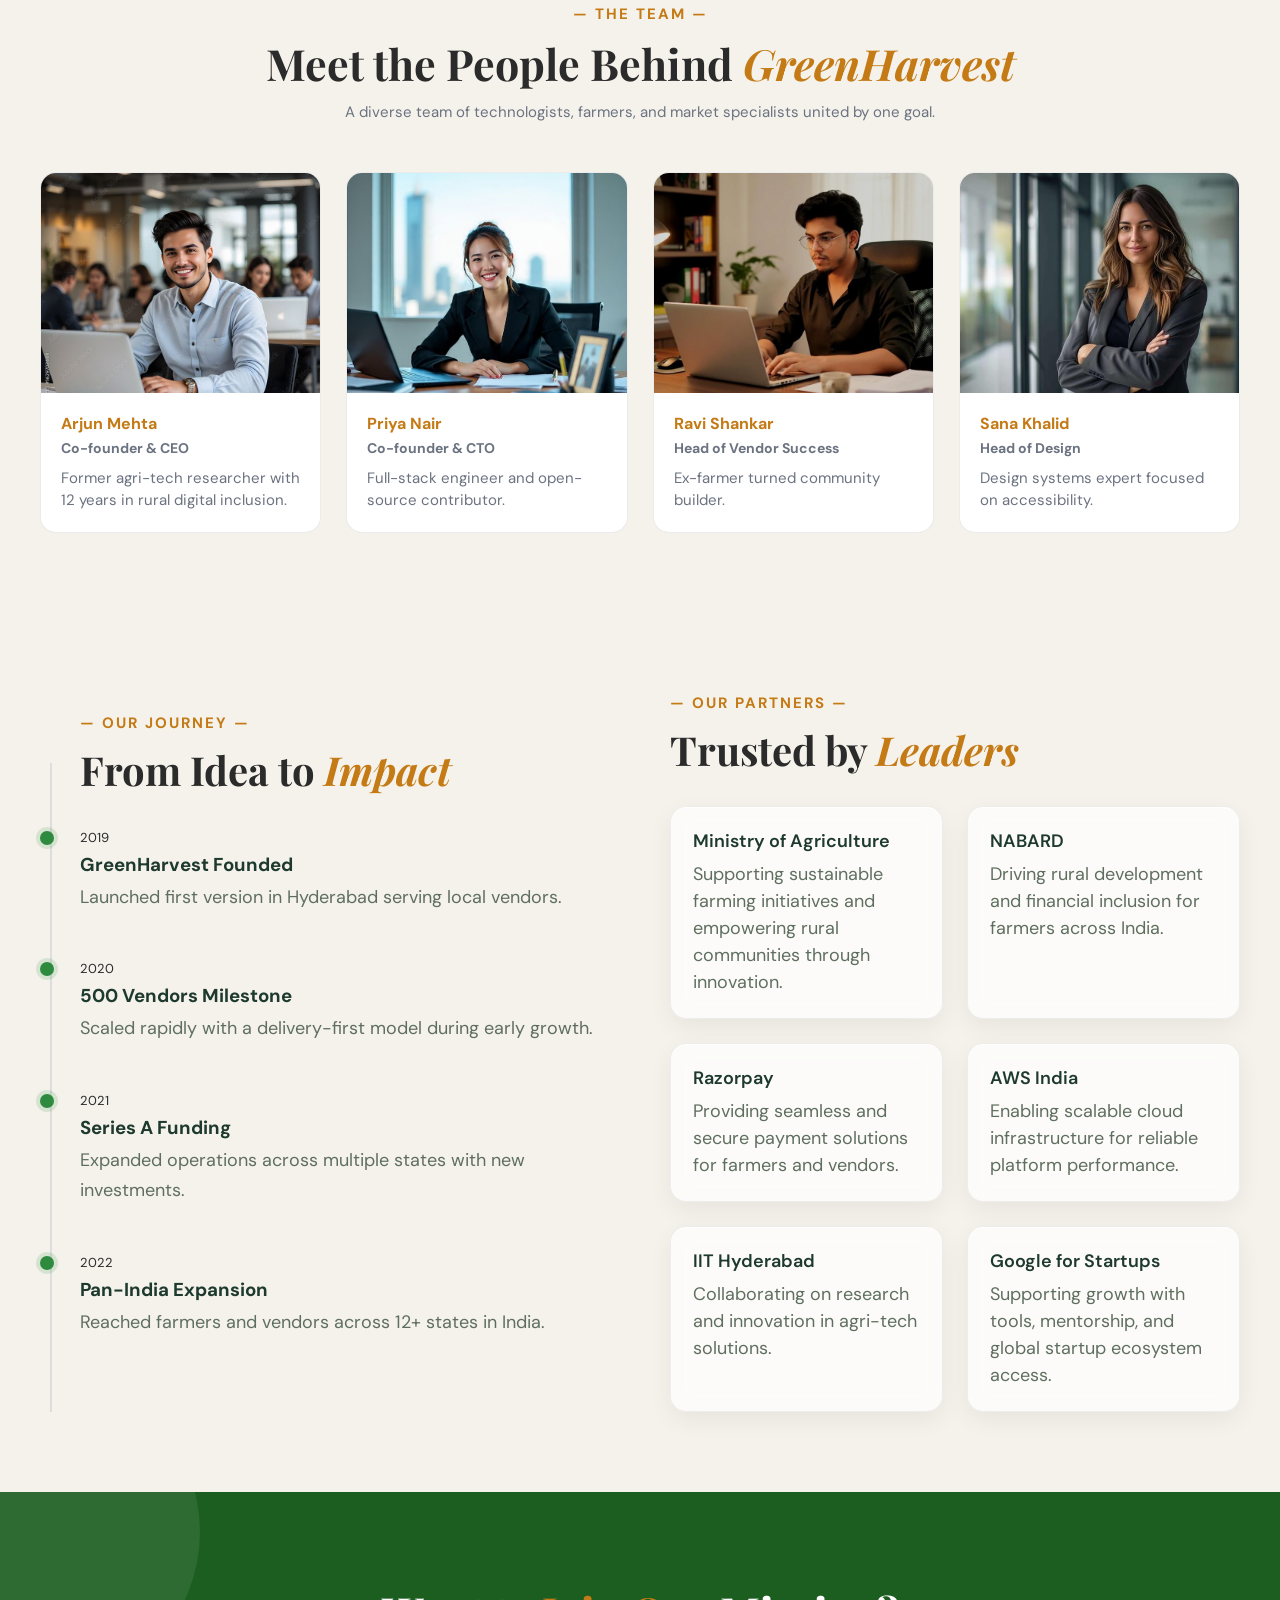
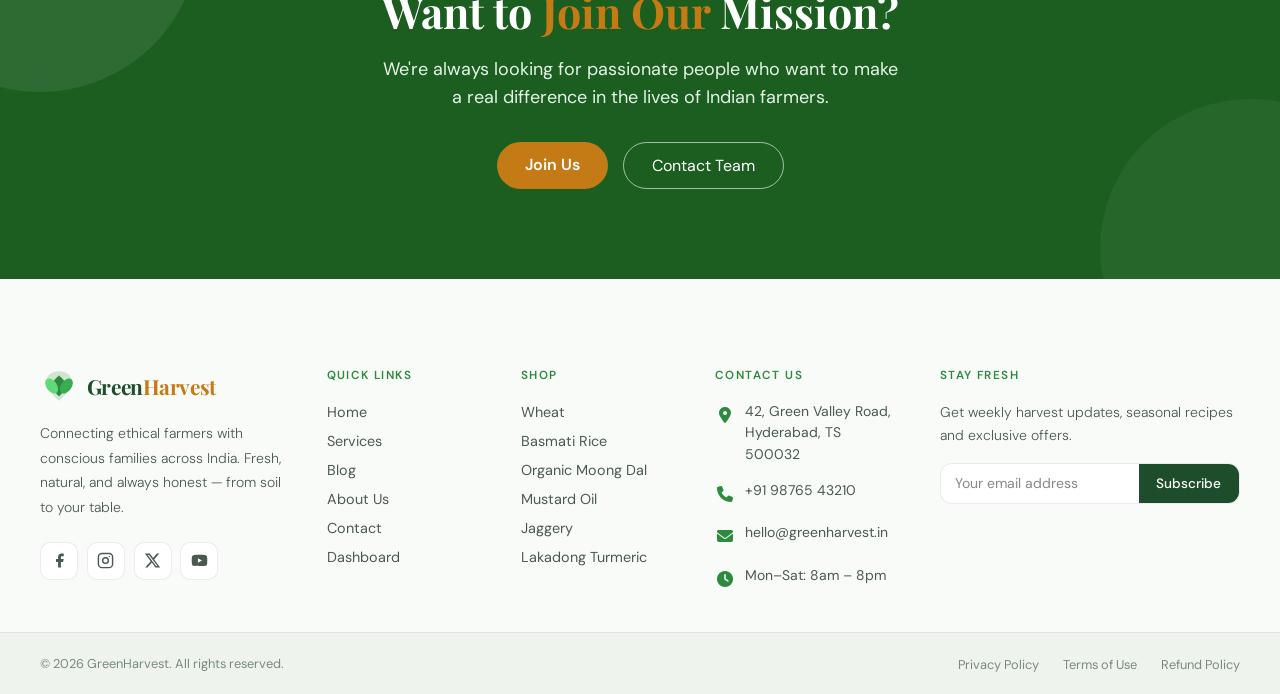
==== commit b23e7156: "first commit" ====
--- a/about/about.html
+++ b/about/about.html
@@ -5,6 +5,9 @@
 <meta name="viewport" content="width=device-width, initial-scale=1.0">
 <title>GreenHarvest</title>
 <link rel="icon" type="image/x-icon" href="../images/logo.jpg">
+<link href="https://fonts.googleapis.com/css2?family=Inter:wght@400;500;600;700&family=Playfair+Display:wght@400;600;700&display=swap" rel="stylesheet">
+<link href="https://fonts.googleapis.com/css2?family=Inter:wght@400;600&family=Playfair+Display:ital,wght@0,700;1,700&display=swap" rel="stylesheet">
+<link rel="stylesheet" href="https://cdnjs.cloudflare.com/ajax/libs/font-awesome/6.5.0/css/all.min.css">
 <link href="https://fonts.googleapis.com/css2?family=Cormorant+Garamond:ital,wght@0,400;0,600;0,700;1,400&family=DM+Sans:wght@300;400;500&display=swap" rel="stylesheet">
 <link href="https://fonts.googleapis.com/css2?family=Playfair+Display:wght@700&family=DM+Sans:wght@300;400;500&display=swap" rel="stylesheet">
   <link rel="stylesheet" href="https://cdnjs.cloudflare.com/ajax/libs/font-awesome/6.5.1/css/all.min.css">
--- a/css/footer.css
+++ b/css/footer.css
@@ -251,7 +251,7 @@
 }
 
 .newsletter-form button {
-  background: var(--footer-sub-bg);
+  background: #1e4d2b;
   color: #fff;
   border: none;
   padding: 0 1.1rem;
@@ -262,7 +262,7 @@
   white-space: nowrap;
   transition: background 0.2s;
 }
-.newsletter-form button:hover { background: var(--footer-sub-hover); }
+.newsletter-form button:hover { background: #2d8a3e; }
 .newsletter-form button:disabled { opacity: 0.6; cursor: not-allowed; }
 
 .newsletter-msg {
--- a/about/about.css
+++ b/about/about.css
@@ -494,7 +494,7 @@
 
   font-weight:700;
 
-  background:#37a948;
+  background:#1e4d2b;
 
   color:#fff;
 
@@ -504,7 +504,7 @@
 .mission-btn:hover{
   transform:translateY(-4px);
 
-  background:#2f9440;
+  background:#2d8a3e;
 
   box-shadow:0 12px 25px rgba(55,169,72,0.25);
 }
